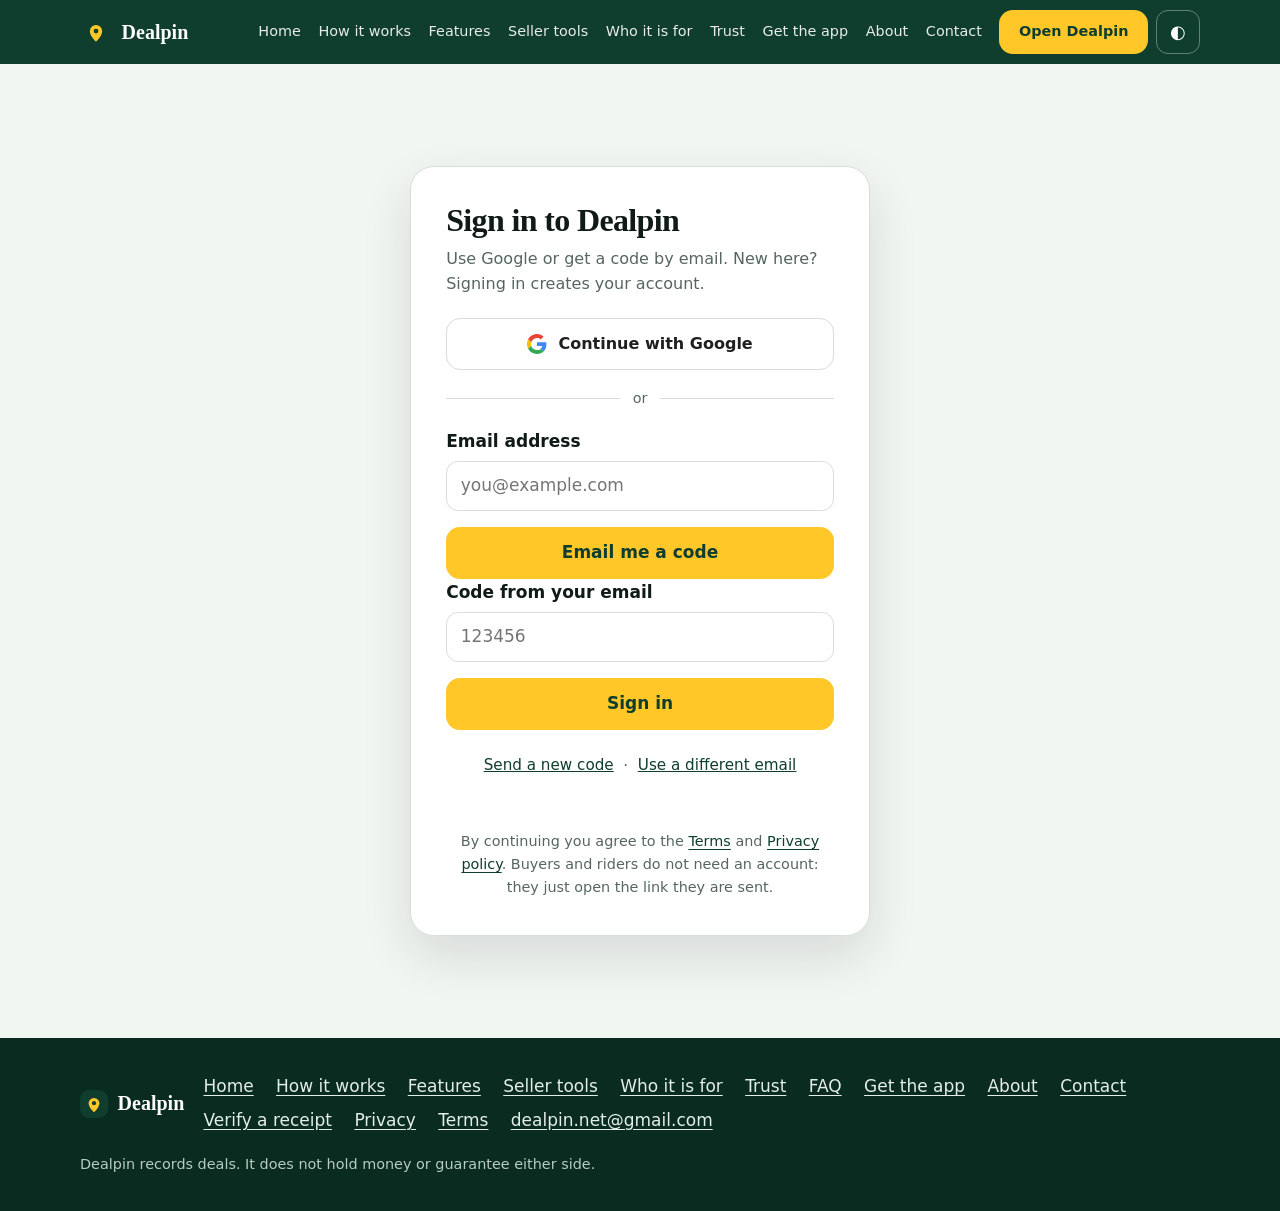
==== app/index.html @ 8ce3dc97 "Replace with updated code" ====
<!doctype html>
<html lang="en">
<head>
<meta charset="utf-8">
<meta name="viewport" content="width=device-width,initial-scale=1,viewport-fit=cover">
<meta http-equiv="Content-Security-Policy" content="default-src 'none'; script-src 'self'; style-src 'self'; img-src 'self' data: blob: https://*.supabase.co https://lh3.googleusercontent.com; media-src 'self' data: blob: https://*.supabase.co; connect-src 'self' https://*.supabase.co; manifest-src 'self'; worker-src 'self'; base-uri 'none'; form-action 'none'; object-src 'none'">
<meta name="referrer" content="no-referrer">
<title>Dealpin</title>
<meta name="description" content="Proof for every chat sale.">
<meta name="color-scheme" content="light dark">
<meta name="application-name" content="Dealpin">
<meta name="apple-mobile-web-app-capable" content="yes">
<meta name="mobile-web-app-capable" content="yes">
<meta name="apple-mobile-web-app-title" content="Dealpin">
<meta name="apple-mobile-web-app-status-bar-style" content="default">
<meta name="format-detection" content="telephone=no">
<meta property="og:type" content="website">
<meta property="og:title" content="Dealpin">
<meta property="og:description" content="Proof for every chat sale.">
<meta name="theme-color" content="#F7F8F7">
<link rel="manifest" href="manifest.webmanifest">
<link rel="icon" href="icons/icon.svg" type="image/svg+xml">
<link rel="apple-touch-icon" href="icons/icon-192.png">
<link rel="stylesheet" href="css/styles.css">
<link rel="stylesheet" href="css/app-shell.css">
</head>
<body>
<a class="skip-link" href="#app">Skip to main content</a>
<svg class="sprite" width="0" height="0" aria-hidden="true">
  <symbol id="i-home" viewBox="0 0 24 24"><path d="M3 11l9-8 9 8v9a1 1 0 0 1-1 1h-5v-6H9v6H4a1 1 0 0 1-1-1z"/></symbol>
  <symbol id="i-plus" viewBox="0 0 24 24"><path d="M12 5v14M5 12h14"/></symbol>
  <symbol id="i-user" viewBox="0 0 24 24"><circle cx="12" cy="8" r="4"/><path d="M4 21c0-4 4-6 8-6s8 2 8 6"/></symbol>
  <symbol id="i-pin" viewBox="0 0 24 24"><path d="M12 22s7-6.5 7-12a7 7 0 0 0-14 0c0 5.5 7 12 7 12z"/><circle cx="12" cy="10" r="2.5"/></symbol>
  <symbol id="i-mic" viewBox="0 0 24 24"><rect x="9" y="3" width="6" height="12" rx="3"/><path d="M5 11a7 7 0 0 0 14 0M12 18v3"/></symbol>
  <symbol id="i-cog" viewBox="0 0 24 24"><circle cx="12" cy="12" r="3"/><path d="M12 2v3M12 19v3M2 12h3M19 12h3M4.9 4.9l2.1 2.1M17 17l2.1 2.1M4.9 19.1L7 17M17 7l2.1-2.1"/></symbol>
  <symbol id="i-check" viewBox="0 0 24 24"><path d="M5 12.5l4.5 4.5L19 7"/></symbol>
  <symbol id="i-grid" viewBox="0 0 24 24"><rect x="3" y="3" width="7" height="7" rx="1.5"/><rect x="14" y="3" width="7" height="7" rx="1.5"/><rect x="3" y="14" width="7" height="7" rx="1.5"/><rect x="14" y="14" width="7" height="7" rx="1.5"/></symbol>
  <symbol id="i-truck" viewBox="0 0 24 24"><path d="M2 6h11v9H2zM13 9h4l4 4v2h-8z"/><circle cx="7" cy="17" r="2"/><circle cx="17" cy="17" r="2"/></symbol>
  <symbol id="i-book" viewBox="0 0 24 24"><path d="M5 4h11a3 3 0 0 1 3 3v13H8a3 3 0 0 1-3-3zM5 17a3 3 0 0 1 3-3h11"/></symbol>
  <symbol id="i-doc" viewBox="0 0 24 24"><path d="M6 3h8l4 4v14H6zM14 3v4h4M9 12h6M9 16h6"/></symbol>
  <symbol id="i-box" viewBox="0 0 24 24"><path d="M3 7l9-4 9 4v10l-9 4-9-4zM3 7l9 4 9-4M12 11v10"/></symbol>
  <symbol id="i-users" viewBox="0 0 24 24"><circle cx="9" cy="8" r="3.5"/><path d="M2 20c0-3.5 3-5.5 7-5.5s7 2 7 5.5M16 4.5a3.5 3.5 0 0 1 0 7M18 14.8c2.3.6 4 2.2 4 5.2"/></symbol>
  <symbol id="i-contrast" viewBox="0 0 24 24"><circle cx="12" cy="12" r="9"/><path d="M12 3v18" /><path d="M12 3a9 9 0 0 1 0 18z" fill="currentColor"/></symbol>
</svg>
<header class="app-header" id="app-header">
  <a class="app-brand" href="#/" aria-label="Dealpin home">
    <span class="app-mark"><svg class="ic" aria-hidden="true"><use href="#i-pin"/></svg></span>
    <span>Dealpin</span>
  </a>
  <div class="header-actions">
    <button class="icon-button" id="theme-toggle" type="button" aria-label="Change colour theme" title="Change colour theme"><svg class="ic" aria-hidden="true"><use href="#i-contrast"/></svg></button>
    <a class="profile-button" href="#/profile" aria-label="Open profile" title="Profile"><svg class="ic" aria-hidden="true"><use href="#i-user"/></svg></a>
  </div>
</header>
<nav class="bottom-nav" id="main-navigation" aria-label="Main navigation">
  <a href="#/" data-r="home"><svg class="ic"><use href="#i-home"/></svg><span>Home</span></a>
  <a href="#/explore" data-r="explore"><svg class="ic"><use href="#i-grid"/></svg><span>Explore</span></a>
  <button class="nav-create" id="create-menu" type="button" aria-label="Create"><span><svg class="ic"><use href="#i-plus"/></svg></span><small>Create</small></button>
  <a href="#/deals" data-r="deals"><svg class="ic"><use href="#i-box"/></svg><span>Deals</span></a>
  <a href="#/products" data-r="products"><svg class="ic"><use href="#i-doc"/></svg><span>Products</span></a>
</nav>
<div class="create-scrim" id="create-scrim" hidden>
  <section class="create-sheet" id="create-dialog" role="dialog" aria-modal="true" aria-labelledby="create-title">
    <div class="sheet-handle"></div>
    <div class="sheet-heading"><div><p class="eyebrow">QUICK ACTIONS</p><h2 id="create-title">What would you like to create?</h2></div><button class="icon-button" id="close-create" type="button" aria-label="Close"><svg class="ic"><use href="#i-plus"/></svg></button></div>
    <a class="create-option" href="#/new"><span class="create-option-icon"><svg class="ic"><use href="#i-users"/></svg></span><span><b>New deal</b><small>Start a documented transaction with a buyer.</small></span><span class="option-arrow">›</span></a>
    <a class="create-option" href="#/product/new"><span class="create-option-icon"><svg class="ic"><use href="#i-box"/></svg></span><span><b>New product</b><small>Prepare a product listing for your storefront.</small></span><span class="option-arrow">›</span></a>
  </section>
</div>
<main id="app" tabindex="-1"></main>
<div id="toast" role="status" aria-live="polite"></div>
<noscript><p class="ns">Dealpin needs JavaScript to run. Turn it on in your browser settings and reload.</p></noscript>
<script src="js/config.js"></script>
<script src="js/constants.js"></script>
<script src="js/monitor.js"></script>
<script src="js/store.js"></script>
<script src="js/qr.js"></script>
<script src="js/i18n.js"></script>
<script src="js/region.js"></script>
<script src="js/auth.js"></script>
<script src="js/supabase-store.js"></script>
<script src="js/supabase-mods.js"></script>
<script src="js/api.js"></script>
<script src="js/core.js"></script>
<script src="js/seller.js"></script>
<script src="js/public.js"></script>
<script src="js/mods-core.js"></script>
<script src="js/mods-ui.js"></script>
<script src="js/mods.js"></script>
<script src="js/router.js"></script>
<script src="js/app-shell.js"></script>
</body>
</html>
---- app/css/styles.css ----
/* Dealpin styles. Mobile first; tablet from 600px, desktop navigation from 800px, two-column deal page from 1000px.
   No inline styles are used anywhere (strict Content Security Policy). */
:root{--ink:#101A16;--mute:#56665E;--paper:#F2F6F3;--card:#fff;--line:#D6DFD9;--brand:#0F3D2E;--on:#fff;--pin:#FFC727;--ok:#1B7A4B;--okbg:#E2F3EA;--warn:#8A5F00;--warnbg:#FFF1CC;--bad:#B3261E;--badbg:#FCE4E2;--onbad:#fff;--info:#1B4F8A;--infobg:#E4EEF9;--ring:#1F9D6B;--shadow:0 1px 2px rgba(16,26,22,.06),0 4px 14px rgba(16,26,22,.05);--r:14px;--gut:max(1rem,env(safe-area-inset-left));--gutr:max(1rem,env(safe-area-inset-right));color-scheme:light dark}
@media(prefers-color-scheme:dark){:root:not([data-theme="light"]){--ink:#E7F0EB;--mute:#9BB0A5;--paper:#0A130F;--card:#12201A;--line:#25382F;--brand:#3FBF8A;--on:#04140D;--ok:#5ED79F;--okbg:#10301F;--warn:#F2C14E;--warnbg:#33290C;--bad:#FF8F86;--badbg:#3A1512;--onbad:#2A0805;--info:#8EB8F0;--infobg:#14253B;--shadow:0 1px 2px rgba(0,0,0,.4)}}
:root[data-theme="light"]{color-scheme:light}
:root[data-theme="dark"]{color-scheme:dark;--ink:#E7F0EB;--mute:#9BB0A5;--paper:#0A130F;--card:#12201A;--line:#25382F;--brand:#3FBF8A;--on:#04140D;--ok:#5ED79F;--okbg:#10301F;--warn:#F2C14E;--warnbg:#33290C;--bad:#FF8F86;--badbg:#3A1512;--onbad:#2A0805;--info:#8EB8F0;--infobg:#14253B;--shadow:0 1px 2px rgba(0,0,0,.4)}
*{box-sizing:border-box;margin:0}
html{-webkit-text-size-adjust:100%;text-size-adjust:100%;-webkit-tap-highlight-color:transparent}
body{font:16px/1.5 system-ui,-apple-system,"Segoe UI",Roboto,"Noto Sans",sans-serif;background:var(--paper);color:var(--ink);min-height:100vh;min-height:100dvh;padding-bottom:calc(76px + env(safe-area-inset-bottom));overflow-wrap:break-word;touch-action:manipulation}
body.bare{padding-bottom:2rem}
a{color:var(--brand);text-underline-offset:2px}
:focus-visible{outline:3px solid var(--ring);outline-offset:2px}
#app:focus{outline:none}
main{max-width:640px;margin:0 auto;padding:1.25rem var(--gutr) 1.25rem var(--gut);outline:0}
h1{font-size:clamp(1.5rem,1.2rem + 1.4vw,2rem);line-height:1.2;letter-spacing:-.02em;margin-bottom:.25rem}
h2{font-size:1.05rem;line-height:1.3;margin-bottom:.5rem}
code{font-family:ui-monospace,Menlo,Consolas,monospace;background:var(--line);padding:.05rem .35rem;border-radius:6px;font-size:.9em}
.sub{color:var(--mute);margin-bottom:1rem}
.eyebrow{font-size:.72rem;font-weight:800;letter-spacing:.12em;text-transform:uppercase;color:var(--mute);margin-bottom:.35rem}
.ic{width:22px;height:22px;fill:none;stroke:currentColor;stroke-width:2;stroke-linecap:round;stroke-linejoin:round;flex:none}
.sprite{position:absolute}
.sr-only{position:absolute!important;width:1px;height:1px;padding:0;margin:-1px;overflow:hidden;clip:rect(0,0,0,0);white-space:nowrap;border:0}
.skip-link{position:fixed;z-index:100;left:1rem;top:1rem;padding:.75rem 1rem;background:var(--ink);color:var(--paper);border-radius:10px;transform:translateY(-160%)}
.skip-link:focus{transform:translateY(0)}
.ns{padding:1rem}

/* ---- header, navigation */
.top{position:sticky;top:0;z-index:5;display:flex;align-items:center;justify-content:space-between;gap:.75rem;padding:.6rem var(--gutr) .6rem var(--gut);padding-top:calc(.6rem + env(safe-area-inset-top));background:var(--card);border-bottom:1px solid var(--line)}
.brand{display:flex;align-items:center;gap:.6rem;font-weight:800;font-size:1.15rem;color:var(--ink);text-decoration:none;min-height:44px}
.logo{width:30px;height:30px;border-radius:9px;background:#0F3D2E;color:var(--pin);display:grid;place-items:center}
.theme-toggle{display:grid;place-items:center;min-width:44px;min-height:44px;border:1px solid var(--line);border-radius:12px;background:var(--card);color:var(--ink);cursor:pointer}
.nav{position:fixed;left:0;right:0;bottom:0;z-index:5;display:flex;background:var(--card);border-top:1px solid var(--line);padding:0 env(safe-area-inset-right) env(safe-area-inset-bottom) env(safe-area-inset-left)}
.nav a{flex:1;display:flex;flex-direction:column;align-items:center;justify-content:center;gap:.1rem;min-height:56px;padding:.45rem .25rem;font-size:.75rem;font-weight:600;color:var(--mute);text-decoration:none}
.nav a.on{color:var(--brand)}
body.bare .nav{display:none}
.banner{padding:.55rem var(--gutr) .55rem var(--gut);background:var(--warnbg);color:var(--warn);font-size:.875rem;text-align:center;border-bottom:1px solid var(--line)}

/* ---- buttons, forms */
.btn{display:inline-flex;align-items:center;justify-content:center;gap:.5rem;min-height:48px;padding:.4rem 1.25rem;border-radius:12px;border:1.5px solid var(--brand);background:var(--brand);color:var(--on);font:inherit;font-weight:600;text-decoration:none;cursor:pointer;text-align:center;transition:filter .15s,transform .05s}
.btn:active{transform:translateY(1px)}
.btn.ghost{background:transparent;color:var(--brand)}
.btn.bad{background:transparent;color:var(--bad);border-color:var(--bad)}
.btn.danger{background:var(--bad);border-color:var(--bad);color:var(--onbad)}
.btn.block{width:100%}
.btn[disabled]{opacity:.55;cursor:not-allowed;transform:none}
@media(hover:hover){.btn:not([disabled]):hover{filter:brightness(1.08)}.btn.ghost:not([disabled]):hover,.btn.bad:not([disabled]):hover{background:var(--okbg);filter:none}.btn.bad:not([disabled]):hover{background:var(--badbg)}.row:hover{border-color:var(--brand)}.tab:hover{border-color:var(--brand)}}
.actions{display:grid;gap:.6rem;margin-top:1rem}
label,.label{display:block;font-weight:600;margin-bottom:.35rem}
input,textarea,select{width:100%;min-height:48px;padding:.7rem .85rem;font:inherit;color:var(--ink);background:var(--card);border:1.5px solid var(--line);border-radius:12px;transition:border-color .15s,box-shadow .15s}
input:focus,textarea:focus,select:focus{border-color:var(--brand);outline:none;box-shadow:0 0 0 3px color-mix(in srgb,var(--ring) 35%,transparent)}
input[aria-invalid=true],textarea[aria-invalid=true]{border-color:var(--bad)}
input[readonly]{background:var(--paper)}
textarea{resize:vertical}
input[type=file]{padding:.55rem .75rem;min-height:48px}
.field{margin-bottom:1.1rem}
.row-2{display:grid;grid-template-columns:minmax(0,1fr) minmax(0,1fr);gap:.75rem}
.help{color:var(--mute);font-size:.875rem;margin-top:.35rem}
.err{color:var(--bad);font-size:.875rem;font-weight:600;margin-top:.35rem}

/* ---- cards, lists */
.card{background:var(--card);border:1px solid var(--line);border-radius:var(--r);padding:1rem 1.1rem;margin:1rem 0;box-shadow:var(--shadow)}
.card.warn{border-color:var(--warn)}
.card p+p{margin-top:.4rem}
.card>input[readonly]{margin-top:.25rem}
.narrow{max-width:600px}
.grid-2{display:grid;gap:0 1rem}
.stats{display:grid;grid-template-columns:repeat(3,minmax(0,1fr));gap:.75rem;margin:1.25rem 0}
.stats.two{grid-template-columns:repeat(2,minmax(0,1fr))}
.stats div{background:var(--card);border:1px solid var(--line);border-radius:var(--r);padding:.9rem;font-size:.85rem;color:var(--mute);min-width:0;overflow-wrap:anywhere}
.stats b{display:block;font-size:1.6rem;line-height:1.1;color:var(--ink)}
.dashboard-head{display:flex;align-items:flex-end;justify-content:space-between;gap:1rem;margin-bottom:.75rem}
.dashboard-head .btn{flex:none}
.dashboard-stats{grid-template-columns:repeat(2,minmax(0,1fr));margin:.75rem 0 .75rem}
.value-line{display:flex;flex-wrap:wrap;gap:.25rem .75rem;align-items:baseline;margin-bottom:1.25rem;color:var(--mute);font-size:.9rem}
.value-line b{color:var(--ink)}
.deals-panel{margin-top:1rem}
.panel-title{display:flex;align-items:center;justify-content:space-between;gap:1rem}
.toolbar{display:grid;grid-template-columns:minmax(0,1fr) minmax(145px,.55fr);gap:.6rem;margin:.85rem 0}
.toolbar input,.toolbar select{min-width:0}
.list{list-style:none;padding:0;display:grid;gap:.6rem;margin-top:.75rem}
.row{display:flex;justify-content:space-between;align-items:center;gap:1rem;padding:.9rem 1rem;background:var(--card);border:1px solid var(--line);border-radius:var(--r);color:var(--ink);text-decoration:none}
.row small{display:block;color:var(--mute)}
.deal-row{min-height:76px}
.deal-main{min-width:0;flex:1}
.deal-main b,.deal-main small{overflow-wrap:anywhere}
.deal-row .chip{flex:none}
.row-arrow{font-size:1.5rem;color:var(--mute);line-height:1}
.chip{display:inline-block;padding:.15rem .65rem;border-radius:99px;font-size:.8rem;font-weight:600;white-space:nowrap;background:var(--warnbg);color:var(--warn)}
.chip.agreed,.chip.shipped{background:var(--line);color:var(--ink)}
.chip.received{background:var(--okbg);color:var(--ok)}
.chip.disputed{background:var(--badbg);color:var(--bad)}
.chip.cancelled{background:var(--line);color:var(--mute)}
.chip.resolved{background:var(--infobg);color:var(--info)}
.tl{list-style:none;padding:0;margin:.5rem 0 0 .4rem;border-left:2px solid var(--line)}
.tl li{position:relative;padding:0 0 .9rem 1.1rem}
.tl li::before{content:"";position:absolute;left:-7px;top:.4rem;width:12px;height:12px;border-radius:50%;background:var(--brand)}
.tl small{display:block;color:var(--mute)}
.back{display:inline-flex;align-items:center;min-height:44px;margin-bottom:.25rem;font-weight:600}
.card p>a,.empty p>a,.card>a:not(.btn){display:inline-flex;align-items:center;min-height:44px}
.empty{text-align:center;padding:2.5rem 1rem;color:var(--mute)}
.empty .btn{margin-top:1rem}
.loading{padding:3rem 1rem;text-align:center;color:var(--mute)}
.loading::before{content:"";display:block;width:28px;height:28px;margin:0 auto .75rem;border:3px solid var(--line);border-top-color:var(--brand);border-radius:50%;animation:spin .8s linear infinite}
@keyframes spin{to{transform:rotate(360deg)}}
audio{width:100%;margin-top:.6rem}
.stars{font-size:1.3rem;letter-spacing:.1em;color:var(--warn)}

/* ---- receipt, stamp, qr */
.ticket{background:var(--card);border:1px solid var(--line);border-radius:var(--r);padding:1.25rem;box-shadow:var(--shadow)}
.ticket .hd{display:flex;justify-content:space-between;gap:1rem;color:var(--mute);border-bottom:2px dashed var(--line);padding-bottom:.75rem;margin-bottom:1rem}
dl{display:grid;grid-template-columns:auto 1fr;gap:.35rem 1rem;margin:1rem 0}
dt{color:var(--mute)}dd{margin:0;font-weight:600}
.stamp{display:grid;place-items:center;align-content:center;width:116px;height:116px;border:3px double var(--ok);border-radius:50%;color:var(--ok);font-weight:800;text-align:center;transform:rotate(-8deg);margin:.75rem 0;animation:stamp .4s ease-out}
.stamp .ic{width:34px;height:34px;stroke-width:3}
@keyframes stamp{from{transform:rotate(-8deg) scale(1.7);opacity:0}}
.code{font-family:ui-monospace,Menlo,Consolas,monospace;font-weight:700;letter-spacing:.06em}
.qr svg{display:block;width:220px;max-width:100%;height:auto;margin:.5rem auto;border-radius:8px}

/* ---- photos, tabs, welcome */
.gal{display:grid;grid-template-columns:repeat(auto-fit,minmax(130px,1fr));gap:.5rem;margin:.75rem 0}
.gal img{width:100%;aspect-ratio:1;object-fit:cover;border-radius:12px;border:1px solid var(--line);background:var(--line)}
.thumb{position:relative;padding:0;border:0;background:none;cursor:pointer;border-radius:12px;min-height:44px}
.thumb span{position:absolute;top:.35rem;right:.35rem;width:28px;height:28px;border-radius:50%;background:var(--ink);color:var(--paper);display:grid;place-items:center;font-size:.8rem}
.tabs{display:flex;gap:.4rem;overflow-x:auto;margin:.75rem 0;padding-bottom:.2rem;scrollbar-width:thin}
.tab{flex:none;min-height:44px;padding:0 1rem;border-radius:99px;border:1.5px solid var(--line);background:var(--card);color:var(--ink);font:inherit;font-weight:600;cursor:pointer}
.tab[aria-pressed=true]{background:var(--brand);border-color:var(--brand);color:var(--on)}
.hero{padding:1rem 0 .5rem}
.hero .logo{width:56px;height:56px;border-radius:16px;margin-bottom:1rem}
.hero .ic{width:30px;height:30px}
.how{list-style:none;padding:0;counter-reset:s;display:grid;gap:.6rem;margin:1rem 0}
.how li{counter-increment:s;display:flex;gap:.8rem;padding:.9rem 1rem;background:var(--card);border:1px solid var(--line);border-radius:var(--r)}
.how li::before{content:counter(s);flex:none;width:28px;height:28px;border-radius:50%;background:var(--brand);color:var(--on);display:grid;place-items:center;font-weight:700}

/* ---- toast, update banner, dialog */
#toast{position:fixed;left:50%;bottom:calc(90px + env(safe-area-inset-bottom));transform:translate(-50%,12px);max-width:min(92vw,420px);padding:.7rem 1rem;border-radius:12px;background:var(--ink);color:var(--paper);font-weight:600;opacity:0;pointer-events:none;transition:.2s;z-index:30;text-align:center}
#toast.show{opacity:1;transform:translate(-50%,0)}
body.bare #toast{bottom:1.5rem}
#upd{position:fixed;left:.75rem;right:.75rem;top:calc(.75rem + env(safe-area-inset-top));z-index:40;display:flex;align-items:center;justify-content:space-between;gap:.75rem;max-width:640px;margin:0 auto;padding:.5rem .6rem .5rem 1rem;border-radius:12px;background:var(--ink);color:var(--paper);font-weight:600;box-shadow:var(--shadow)}
#upd .btn{min-height:44px;background:var(--pin);border-color:var(--pin);color:#101A16}
dialog.modal{border:0;border-radius:18px;padding:1.25rem;width:min(92vw,440px);background:var(--card);color:var(--ink);box-shadow:0 20px 60px rgba(0,0,0,.35);margin:auto}
dialog.modal::backdrop{background:rgba(5,12,9,.6)}
dialog.modal h2{font-size:1.2rem}
dialog.modal p{color:var(--mute);margin-bottom:.9rem}
dialog.modal .field{margin:1rem 0 0}

/* ---- tablet */
@media(min-width:600px){
  main{max-width:720px}
  .stats{gap:1rem}
  .actions{grid-template-columns:repeat(auto-fit,minmax(200px,1fr))}
  dialog.modal .actions{grid-template-columns:1fr 1fr}
  .grid-2{grid-template-columns:repeat(2,minmax(0,1fr));align-items:start}
}
/* ---- desktop navigation and wide layouts */
@media(min-width:800px){
  body{padding-bottom:2rem}
  main{max-width:1120px;padding-top:2rem}
  body.bare main{max-width:720px}
  .top{padding-left:max(1.5rem,var(--gut));padding-right:max(1.5rem,var(--gutr))}
  .nav{position:static;order:2;margin-left:auto;border:0;padding:0;background:none;gap:.25rem}
  .nav a{flex:none;flex-direction:row;gap:.4rem;min-height:44px;padding:.5rem .9rem;border-radius:99px;font-size:.95rem}
  .nav a.on{background:var(--okbg);color:var(--ok)}
  .theme-toggle{order:3}
  .dashboard-stats{grid-template-columns:repeat(4,minmax(0,1fr))}
  .dashboard-head{padding:.5rem 0}
  .deals-panel{padding:1.4rem}
  .toolbar{grid-template-columns:minmax(260px,1fr) 220px;max-width:720px}
  .list{grid-template-columns:repeat(2,minmax(0,1fr));align-items:start}
  .list li{min-width:0}
  #toast{bottom:2rem}
  .grid-2{grid-template-columns:repeat(2,minmax(0,1fr))}
}
@media(min-width:1000px){
  .split{display:grid;grid-template-columns:minmax(0,1.5fr) minmax(0,1fr);gap:0 1.5rem;align-items:start}
  .split .col>.card:first-child,.split .col>.gal:first-child{margin-top:0}
  .split aside{position:sticky;top:5rem}
  .split+.actions{grid-template-columns:repeat(auto-fit,minmax(160px,max-content))}
}
@media(max-width:420px){
  .dashboard-head{align-items:flex-start;flex-direction:column}
  .dashboard-head .btn{width:100%}
  .toolbar{grid-template-columns:1fr}
  .deal-row{align-items:flex-start;flex-wrap:wrap}
  .deal-row .chip{white-space:normal}
  .stats b{font-size:1.3rem}
  .row-2{grid-template-columns:1fr}
}
@media(max-height:480px) and (orientation:landscape){.nav a{min-height:44px;flex-direction:row;justify-content:center;gap:.4rem}body{padding-bottom:calc(52px + env(safe-area-inset-bottom))}}
@media(prefers-reduced-motion:reduce){*{animation:none!important;transition:none!important}}
@media(forced-colors:active){.btn,.tab,.theme-toggle,.row,.card{border:1px solid ButtonText}.chip{border:1px solid currentColor}.tl li::before{background:CanvasText}}
@media print{.top,.nav,#toast,#upd,.actions,.back,.skip-link{display:none!important}body{background:#fff;color:#000;padding:0}main{max-width:none;padding:0}.card,.ticket{box-shadow:none}.qr svg{width:320px}}

/* ---- Tools */
.hub{display:grid;grid-template-columns:repeat(2,minmax(0,1fr));gap:.75rem;margin:1rem 0}
.tile{display:flex;flex-direction:column;gap:.15rem;padding:1rem;min-height:104px;background:var(--card);border:1px solid var(--line);border-radius:var(--r);color:var(--ink);text-decoration:none;box-shadow:var(--shadow);transition:border-color .15s}
.tile .ic{width:26px;height:26px;color:var(--brand);margin-bottom:.35rem}
.tile small{color:var(--mute)}
@media(hover:hover){.tile:hover{border-color:var(--brand)}}
.kpis{display:grid;grid-template-columns:repeat(auto-fit,minmax(120px,1fr));gap:.75rem}
.kpis small{display:block;color:var(--mute);font-size:.8rem}
.kpis b{font-size:1.05rem;overflow-wrap:anywhere}
.tbl{width:100%;border-collapse:collapse;font-size:.92rem}
.tbl th,.tbl td{text-align:start;padding:.5rem .4rem;border-bottom:1px solid var(--line)}
.tbl th{color:var(--mute);font-weight:600}
.scroll{overflow-x:auto}
.doc{background:var(--card);border:1px solid var(--line);border-radius:var(--r);padding:1.1rem;margin:1rem 0;box-shadow:var(--shadow)}
.dochead{display:flex;justify-content:space-between;gap:1rem;flex-wrap:wrap}
.right{text-align:end}
.right small{display:block;color:var(--mute)}
.tot{margin-top:1rem;margin-inline-start:auto;max-width:280px}
.tot p{display:flex;justify-content:space-between;gap:1rem}
.tot .grand{font-size:1.1rem;font-weight:700;border-top:1px solid var(--line);padding-top:.35rem;margin-top:.35rem}
.line{padding:.75rem 0;border-top:1px solid var(--line)}
.line .field{margin-bottom:.6rem}
.mrow{display:grid;grid-template-columns:minmax(0,1fr) 110px;gap:.5rem .75rem;align-items:start;padding:.75rem 0;border-bottom:1px solid var(--line)}
.mrow small{display:block;color:var(--mute)}
.mrow .field{margin:0}
.mbtns{grid-column:1/-1;display:flex;gap:.5rem;flex-wrap:wrap}
.mbtns .btn{min-height:44px;padding:.2rem .9rem}
.proof{max-width:100%;border-radius:12px;margin-top:.5rem}
.sum{font-size:1.05rem}
@media(min-width:800px){.hub{grid-template-columns:repeat(3,minmax(0,1fr))}.mrow{grid-template-columns:minmax(0,1fr) 140px auto}.mbtns{grid-column:auto}}
@media print{.noprint{display:none!important}.doc{border:0;padding:0;box-shadow:none}}
.or{display:flex;align-items:center;gap:.75rem;margin:16px 0;color:var(--mute);font-size:.875rem}
.or::before,.or::after{content:"";flex:1;height:1px;background:var(--line)}
.doc{margin:0 auto;padding:1.25rem 1rem 3rem}

/* Home, Deals and brand profile */
.home-hero{background:var(--brand);color:var(--on);border-radius:22px;padding:1.4rem;margin:.5rem 0 0}.home-hero h1{font-size:2.2rem}.home-hero .sub,.home-hero .eyebrow{color:inherit;opacity:.85}.home-hero .value-line{margin-top:.8rem}
.sec-h{margin:1.4rem 0 .6rem;font-size:1.1rem}
.qa{display:grid;grid-template-columns:repeat(2,minmax(0,1fr));gap:.7rem;margin-bottom:1rem}
.qa a{display:flex;flex-direction:column;align-items:center;gap:.4rem;padding:1.1rem .5rem;background:var(--card);border:1px solid var(--line);border-radius:18px;color:var(--ink);text-decoration:none;font-weight:600;text-align:center}
.qa .ic{width:26px;height:26px;color:var(--brand)}
.brand-card{background:var(--card);border:1px solid var(--line);border-radius:24px;overflow:hidden;margin-bottom:1rem}
.brand-cover{height:110px;background:var(--brand) radial-gradient(circle at 1px 1px,rgba(255,255,255,.14) 1.5px,transparent 0) 0 0/22px 22px}
.brand-main{padding:0 1.2rem 1.4rem;text-align:center;display:grid;justify-items:center;gap:.35rem}
.brand-avatar{width:92px;height:92px;border-radius:50%;margin-top:-46px;background:var(--pin);color:#0F3D2E;border:5px solid var(--card);display:grid;place-items:center;font:800 2rem/1 Georgia,serif}
.brand-main h1{font-size:1.7rem}.brand-handle{color:var(--mute)}
.brand-badges{display:flex;flex-wrap:wrap;gap:.4rem;justify-content:center;margin:.3rem 0}
.bb{padding:.25rem .75rem;border-radius:99px;background:var(--paper);border:1px solid var(--line);font-size:.85rem;font-weight:600}.bb.ok{background:var(--okbg);color:var(--ok);border-color:transparent}
.actions.center{justify-content:center}
.kv{display:grid;gap:.2rem;margin-top:.5rem}.kv div{display:flex;justify-content:space-between;gap:1rem;padding:.7rem 0;border-bottom:1px solid var(--line)}.kv div:last-child{border:0}.kv dt{color:var(--mute)}.kv dd{font-weight:600;text-align:right;overflow-wrap:anywhere}
@media(min-width:700px){.qa{grid-template-columns:repeat(4,1fr)}}

/* Skeleton loaders */
.skel{display:grid;gap:.9rem;padding-top:.6rem}.sk{border-radius:14px;background:linear-gradient(90deg,var(--line) 0%,color-mix(in srgb,var(--line) 35%,var(--card)) 50%,var(--line) 100%);background-size:200% 100%;animation:skm 1.2s linear infinite}
.sk-t{height:2rem;width:55%}.sk-s{height:1rem;width:80%}.sk-r3{display:grid;grid-template-columns:repeat(3,1fr);gap:.7rem}.sk-b{height:4.2rem}.sk-c{height:5rem}
@keyframes skm{from{background-position:200% 0}to{background-position:-200% 0}}
@media(prefers-reduced-motion:reduce){.sk{animation:none}}

img.brand-avatar{object-fit:cover}.avatar-edit{display:flex;gap:1rem;align-items:center;margin-bottom:1rem}.avatar-edit .brand-avatar{margin:0;width:72px;height:72px;border-color:var(--paper);font-size:1.5rem}
---- app/css/app-shell.css ----
/* Dealpin Phase One application shell. Semantic shell tokens intentionally sit above legacy feature styles. */
:root{
  --shell-surface:#F7F8F7;--shell-elevated:#FFFFFF;--shell-border:#E7EAE7;
  --shell-text:#17211B;--shell-muted:#68736C;--shell-accent:#167A4A;
  --shell-accent-soft:#E8F3EC;--shell-shadow:0 -8px 32px rgba(15,35,23,.07);
  --shell-header-h:64px;--shell-nav-h:68px;
  color-scheme:light;
}
:root[data-theme="dark"]{
  --shell-surface:#000000;--shell-elevated:#0B0B0B;--shell-border:#242424;
  --shell-text:#F5F5F5;--shell-muted:#A1A1A1;--shell-accent:#65D69A;
  --shell-accent-soft:#10251A;--shell-shadow:0 -8px 32px rgba(0,0,0,.55);
  color-scheme:dark;
}
@media(prefers-color-scheme:dark){
  :root:not([data-theme="light"]){
    --shell-surface:#000;--shell-elevated:#0B0B0B;--shell-border:#242424;
    --shell-text:#F5F5F5;--shell-muted:#A1A1A1;--shell-accent:#65D69A;
    --shell-accent-soft:#10251A;--shell-shadow:0 -8px 32px rgba(0,0,0,.55);
    color-scheme:dark;
  }
}
html{background:var(--shell-surface)}
body.no-scroll{overflow:hidden}
body{
  min-height:100vh;min-height:100dvh;background:var(--shell-surface);color:var(--shell-text);
  padding:0 0 calc(var(--shell-nav-h) + env(safe-area-inset-bottom));
}
body.bare{padding:0 0 max(1.25rem,env(safe-area-inset-bottom))}
.app-header{
  position:sticky;top:0;z-index:30;min-height:var(--shell-header-h);
  display:flex;align-items:center;justify-content:space-between;gap:1rem;
  padding:calc(env(safe-area-inset-top) + .45rem) max(1rem,env(safe-area-inset-right)) .45rem max(1rem,env(safe-area-inset-left));
  background:var(--shell-surface);border:0;border-bottom:1px solid var(--shell-border);
  color:var(--shell-text);-webkit-backdrop-filter:saturate(1.3) blur(18px);backdrop-filter:saturate(1.3) blur(18px);
}
.app-brand{display:inline-flex;align-items:center;gap:.65rem;min-height:44px;color:var(--shell-text);font-size:1.18rem;font-weight:780;letter-spacing:-.035em;text-decoration:none}
.app-mark{display:grid;place-items:center;width:34px;height:34px;border-radius:11px;background:var(--shell-accent);color:#fff}
.app-mark .ic{width:19px;height:19px}
.header-actions{display:flex;align-items:center;gap:.45rem}
.icon-button,.profile-button{
  display:grid;place-items:center;width:44px;height:44px;border:1px solid transparent;border-radius:50%;
  background:transparent;color:var(--shell-muted);text-decoration:none;cursor:pointer;
}
.icon-button:active,.profile-button:active{background:var(--shell-accent-soft);color:var(--shell-accent)}
.profile-button{background:var(--shell-elevated);border-color:var(--shell-border);color:var(--shell-text)}
.bottom-nav{
  position:fixed;z-index:40;left:0;right:0;bottom:0;
  display:grid;grid-template-columns:repeat(5,minmax(0,1fr));align-items:center;
  min-height:var(--shell-nav-h);padding:5px max(.45rem,env(safe-area-inset-right)) calc(5px + env(safe-area-inset-bottom)) max(.45rem,env(safe-area-inset-left));
  background:var(--shell-surface);border:0;border-top:1px solid var(--shell-border);
  -webkit-backdrop-filter:saturate(1.3) blur(18px);backdrop-filter:saturate(1.3) blur(18px);
}
.bottom-nav>a,.nav-create{
  min-width:0;min-height:52px;display:flex;flex-direction:column;align-items:center;justify-content:center;gap:3px;
  border:0;border-radius:14px;background:transparent;color:var(--shell-muted);text-decoration:none;
  font:inherit;font-size:.68rem;font-weight:620;letter-spacing:.005em;cursor:pointer;
}
.bottom-nav>a .ic{width:21px;height:21px;stroke-width:1.85}
.bottom-nav>a[aria-current="page"]{color:var(--shell-accent)}
.bottom-nav>a[aria-current="page"] .ic{stroke-width:2.25}
.nav-create{color:var(--shell-text)}
.nav-create>span{display:grid;place-items:center;width:34px;height:30px;border-radius:11px;background:var(--shell-accent);color:#fff}
.nav-create>span .ic{width:20px;height:20px}
.nav-create small{font:inherit;font-size:.68rem}
body.bare .app-header,body.bare .bottom-nav{display:none}
body.bare{background:var(--paper)}
body:not(.bare) #app{width:100%;max-width:1180px;margin:0 auto;min-height:calc(100dvh - var(--shell-header-h) - var(--shell-nav-h));padding:clamp(1rem,2.6vw,2rem) max(1rem,env(safe-area-inset-left)) 2rem max(1rem,env(safe-area-inset-right))}
#app{scroll-margin-top:calc(var(--shell-header-h) + env(safe-area-inset-top))}
.banner{background:var(--shell-elevated);color:var(--shell-muted);border-block:1px solid var(--shell-border)}
.create-scrim{position:fixed;z-index:80;inset:0;display:flex;align-items:flex-end;justify-content:center;background:rgba(0,0,0,.38);padding:1rem 1rem calc(1rem + env(safe-area-inset-bottom))}
.create-scrim[hidden]{display:none}
.create-sheet{width:min(100%,520px);padding:10px 18px 18px;border:1px solid var(--shell-border);border-radius:24px;background:var(--shell-elevated);color:var(--shell-text);box-shadow:0 20px 70px rgba(0,0,0,.22);animation:sheet-in .2s ease-out}
.sheet-handle{width:38px;height:4px;border-radius:9px;background:var(--shell-border);margin:0 auto 17px}
.sheet-heading{display:flex;align-items:center;justify-content:space-between;gap:1rem;margin-bottom:12px}
.sheet-heading h2{font-size:1.15rem;letter-spacing:-.025em;margin:0}
.sheet-heading .eyebrow{margin-bottom:3px}
.sheet-heading .icon-button{transform:rotate(45deg)}
.create-option{display:flex;align-items:center;gap:13px;padding:13px 4px;min-height:76px;border-top:1px solid var(--shell-border);color:var(--shell-text);text-decoration:none}
.create-option-icon{display:grid;place-items:center;width:46px;height:46px;flex:none;border-radius:14px;background:var(--shell-accent-soft);color:var(--shell-accent)}
.create-option>span:nth-child(2){display:grid;gap:3px;flex:1}
.create-option small{font-size:.82rem;color:var(--shell-muted)}
.option-arrow{font-size:1.6rem;color:var(--shell-muted)}
@keyframes sheet-in{from{transform:translateY(14px);opacity:.7}to{transform:translateY(0);opacity:1}}
@media(min-width:760px){
  :root{--shell-header-h:72px}
  body{padding-bottom:0}
  .bottom-nav{position:sticky;top:var(--shell-header-h);bottom:auto;left:auto;right:auto;z-index:20;display:flex;justify-content:center;gap:.35rem;min-height:58px;padding:5px 1rem;background:var(--shell-surface);border-top:0;border-bottom:1px solid var(--shell-border)}
  .bottom-nav>a,.nav-create{flex-direction:row;gap:.55rem;min-width:112px;min-height:44px;padding:0 1rem;border-radius:12px;font-size:.83rem}
  .bottom-nav>a[aria-current="page"]{background:var(--shell-accent-soft)}
  .nav-create>span{width:25px;height:25px;border-radius:8px}
  .nav-create>span .ic{width:17px;height:17px}
  .nav-create small{font-size:.83rem}
  body:not(.bare) #app{min-height:calc(100dvh - 130px);padding-top:1.75rem}
  .create-scrim{align-items:center}
}
@media(min-width:1100px){
  .app-header{padding-inline:max(calc((100vw - 1180px)/2),2rem)}
  .bottom-nav{justify-content:flex-start;padding-left:max(calc((100vw - 1180px)/2),2rem);padding-right:max(calc((100vw - 1180px)/2),2rem)}
}
@media(max-width:360px){
  .bottom-nav>a,.nav-create{font-size:.62rem}
  .bottom-nav>a .ic{width:19px;height:19px}
}
@media(prefers-reduced-motion:reduce){.create-sheet{animation:none}}
@media print{.app-header,.bottom-nav,.create-scrim{display:none!important}body{padding:0!important}}

.shell-page{max-width:900px;margin:0 auto}
.shell-page>.sub{margin-bottom:1.5rem}
.shell-feature-card{max-width:620px;padding:clamp(1.25rem,3vw,2rem);border:1px solid var(--shell-border);border-radius:22px;background:var(--shell-elevated);color:var(--shell-text)}
.shell-feature-card h2{font-size:1.2rem;margin:.9rem 0 .45rem}
.shell-feature-card p{color:var(--shell-muted);max-width:54ch}
.shell-feature-icon{display:grid;place-items:center;width:52px;height:52px;border-radius:16px;background:var(--shell-accent-soft);color:var(--shell-accent)}
.shell-feature-icon .ic{width:26px;height:26px}

/* Phase Two — product catalogue and public product pages */
.product-workspace,.product-editor,.public-product{max-width:1120px;margin:0 auto}
.product-counts{display:grid;grid-template-columns:repeat(4,minmax(0,1fr));gap:10px;margin:1.25rem 0}
.product-count{display:flex;flex-direction:column;align-items:flex-start;gap:3px;padding:13px 15px;border:1px solid var(--shell-border);border-radius:15px;background:var(--shell-elevated);color:var(--shell-text);text-align:left;cursor:pointer}
.product-count b{font-size:1.35rem}.product-count span{font-size:.8rem;color:var(--shell-muted)}.product-count[aria-pressed="true"]{border-color:var(--shell-accent);background:var(--shell-accent-soft)}
.product-toolbar{display:flex;gap:12px;align-items:center;margin:1.25rem 0}.product-toolbar input{flex:1;min-width:0}
.product-grid{display:grid;grid-template-columns:repeat(3,minmax(0,1fr));gap:16px}
.product-card{overflow:hidden;border:1px solid var(--shell-border);border-radius:18px;background:var(--shell-elevated);color:var(--shell-text)}
.product-card-media{display:grid;place-items:center;aspect-ratio:4/3;background:var(--shell-surface);color:var(--shell-muted);text-decoration:none;overflow:hidden}.product-card-media img{width:100%;height:100%;object-fit:cover}.product-card-media .ic{width:38px;height:38px}
.product-card-body{padding:15px}.product-card-meta{display:flex;justify-content:space-between;gap:8px;align-items:center;font-size:.75rem;color:var(--shell-muted)}.product-card h2{font-size:1rem;margin:.7rem 0 .4rem}.product-card h2 a{color:inherit;text-decoration:none}.product-price{font-size:1.02rem}.product-card-actions{display:flex;gap:8px;flex-wrap:wrap;margin-top:14px}.product-card-actions .btn{font-size:.8rem;padding:.55rem .8rem}
.product-status{display:inline-flex;align-items:center;border-radius:99px;padding:4px 9px;font-size:.72rem;font-weight:650;background:var(--shell-surface);color:var(--shell-muted)}.product-status.published{background:var(--shell-accent-soft);color:var(--shell-accent)}.product-status.paused{background:#f3ead7;color:#805b1d}
.product-empty{max-width:600px;margin:2rem auto;padding:2rem;border:1px dashed var(--shell-border);border-radius:22px;text-align:center;background:var(--shell-elevated)}.product-empty h2{margin:.8rem 0 .4rem}.product-empty p{color:var(--shell-muted);margin:0 auto 1.2rem;max-width:48ch}
.product-form{max-width:820px}.product-form-row{display:grid;grid-template-columns:1.2fr 1fr .8fr;gap:12px}.product-photo-preview{display:flex;flex-wrap:wrap;gap:10px;margin-top:10px}.product-photo-thumb{position:relative;width:92px;height:92px;border:1px solid var(--shell-border);border-radius:12px;padding:0;overflow:hidden;background:var(--shell-surface)}.product-photo-thumb img{width:100%;height:100%;object-fit:cover}.product-photo-thumb span{position:absolute;right:5px;top:5px;width:23px;height:23px;border-radius:50%;background:#000b;color:white;font-size:18px;line-height:21px}.product-availability{display:flex;gap:10px;align-items:center;margin:1rem 0;color:var(--shell-text)}.product-danger{max-width:820px;margin-top:1rem}
.public-product-layout{display:grid;grid-template-columns:minmax(0,1.15fr) minmax(300px,.85fr);gap:clamp(22px,4vw,54px);margin-top:1rem}.public-product-gallery{display:grid;grid-template-columns:1fr 1fr;align-content:start;gap:10px}.public-product-gallery img{width:100%;aspect-ratio:1;object-fit:cover;border-radius:16px;background:var(--shell-surface)}.public-product-gallery img:first-child:nth-last-child(odd){grid-column:span 2;aspect-ratio:4/3}.product-image-placeholder{grid-column:span 2;display:grid;place-items:center;min-height:280px;background:var(--shell-surface);border-radius:18px}.product-image-placeholder .ic{width:54px;height:54px;color:var(--shell-muted)}.public-product-info h1{font-size:clamp(1.8rem,4vw,2.8rem);letter-spacing:-.04em;margin:.35rem 0}.public-product-price{font-size:1.55rem;font-weight:750;margin:.8rem 0}.product-seller,.public-product-description{color:var(--shell-muted);line-height:1.65}.public-product-description{white-space:normal;margin:1.5rem 0}.product-note{margin:1.2rem 0}.product-note p{color:var(--shell-muted)}
@media(max-width:760px){.product-grid{grid-template-columns:repeat(2,minmax(0,1fr))}.public-product-layout{grid-template-columns:1fr}.public-product-gallery{max-width:100%}}
@media(max-width:520px){.product-counts{gap:6px}.product-count{padding:10px}.product-count b{font-size:1.15rem}.product-count span{font-size:.7rem}.product-grid{grid-template-columns:1fr 1fr;gap:9px}.product-card-body{padding:11px}.product-card-actions{gap:5px}.product-card-actions .btn{padding:.48rem .55rem;font-size:.72rem}.product-form-row{grid-template-columns:1fr 1fr}.product-form-row .field:first-child{grid-column:span 2}.product-toolbar{align-items:stretch;flex-direction:column}}

/* Phase Three — product request negotiation */
.request-inbox{margin:1.25rem 0}.request-count{display:inline-grid;place-items:center;min-width:1.6rem;height:1.6rem;padding:0 .35rem;border-radius:99px;background:var(--surface-2,#eef2ef);font-size:.8rem}.request-list{display:grid;gap:.8rem}.request-item{padding:1rem 0;border-top:1px solid var(--line,var(--border,#e5e9e6))}.request-item-head{display:flex;justify-content:space-between;align-items:flex-start;gap:1rem}.request-item-head p{margin:.25rem 0}.request-item>p{margin:.6rem 0}.request-history{padding-left:1.25rem}.request-history li{padding:.5rem 0}.request-history li span{display:block;color:var(--muted,#68736c);font-size:.82rem}.product-request-form{display:grid;gap:.7rem;margin-top:1rem}.request-summary{padding:.75rem 0}.request-summary p{margin:.35rem 0}

/* Release hardening: visible keyboard focus, safe-area-aware sheet and resilient small screens. */
:where(a,button,input,select,textarea,[tabindex]):focus-visible{outline:3px solid var(--shell-accent);outline-offset:3px}
.create-scrim[hidden]{display:none!important}
.create-scrim{overscroll-behavior:contain;padding:env(safe-area-inset-top) 1rem env(safe-area-inset-bottom)}
.create-sheet{max-height:min(88dvh,720px);overflow:auto;overscroll-behavior:contain;padding-bottom:max(1.25rem,env(safe-area-inset-bottom))}
#app{min-width:0;overflow-wrap:anywhere}
#app img,#app video,#app canvas{max-width:100%;height:auto}
#app input,#app select,#app textarea{max-width:100%;min-width:0}
@media(max-width:359px){
  .bottom-nav{padding-inline:max(.2rem,env(safe-area-inset-left)) max(.2rem,env(safe-area-inset-right))}
  .bottom-nav>a,.bottom-nav>button{font-size:.68rem;min-width:0}
  .bottom-nav .ic{width:19px;height:19px}
  .app-header{padding-inline:max(.65rem,env(safe-area-inset-left)) max(.65rem,env(safe-area-inset-right))}
  main{padding-inline:.75rem}
}
@media(hover:none){.icon-button,.profile-button,.bottom-nav a,.bottom-nav button{touch-action:manipulation}}
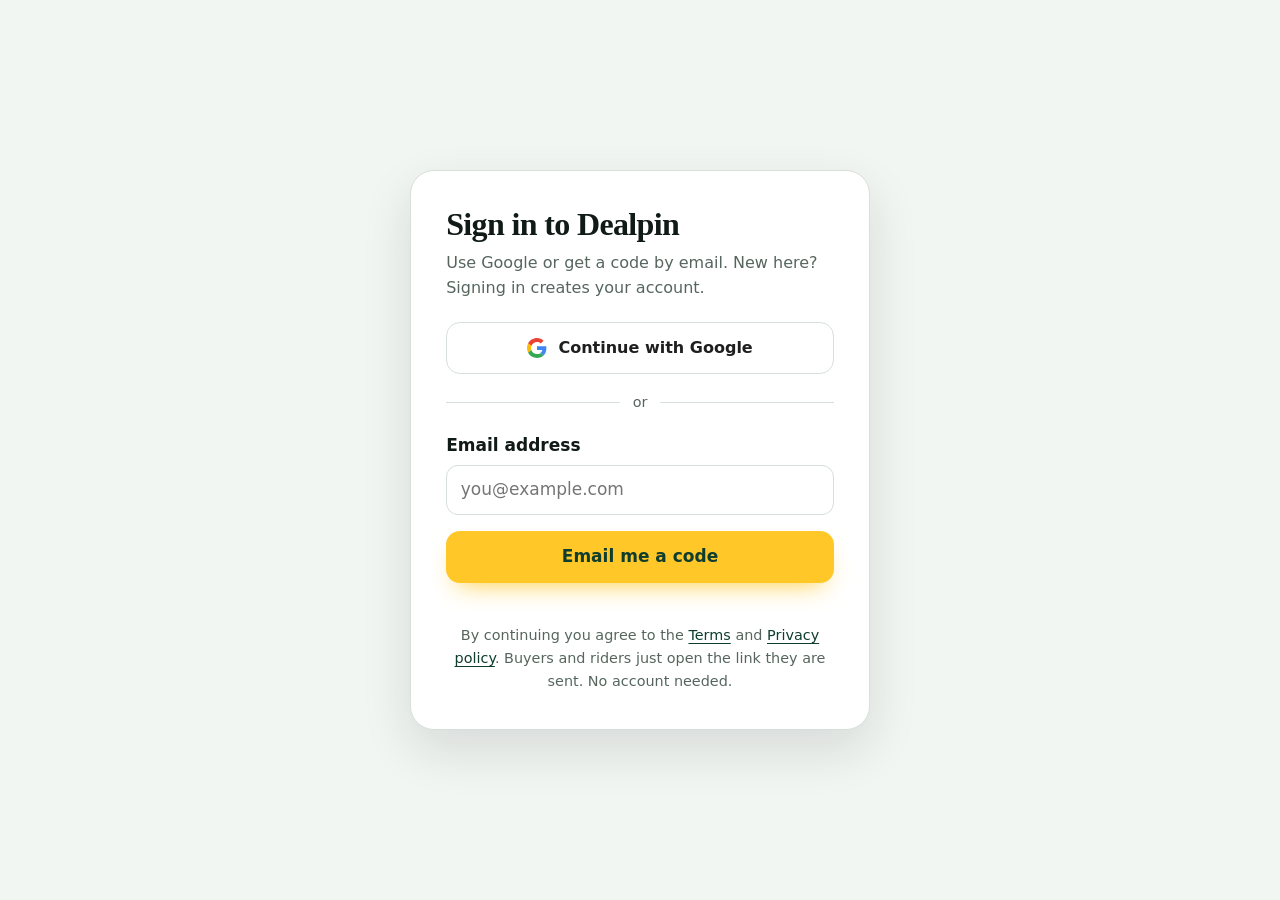
==== commit 4819036a: "SLOGAN" ====
--- a/app/index.html
+++ b/app/index.html
@@ -3,10 +3,10 @@
 <head>
 <meta charset="utf-8">
 <meta name="viewport" content="width=device-width,initial-scale=1,viewport-fit=cover">
-<meta http-equiv="Content-Security-Policy" content="default-src 'none'; script-src 'self'; style-src 'self'; img-src 'self' data: blob: https://*.supabase.co https://lh3.googleusercontent.com; media-src 'self' data: blob: https://*.supabase.co; connect-src 'self' https://*.supabase.co; manifest-src 'self'; worker-src 'self'; base-uri 'none'; form-action 'none'; object-src 'none'">
+<meta http-equiv="Content-Security-Policy" content="default-src 'none'; script-src 'self'; style-src 'self'; img-src 'self' data: blob: https://*.supabase.co https://lh3.googleusercontent.com; media-src 'self' data: blob: https://*.supabase.co; connect-src 'self' https://*.supabase.co https://kvydbbfcjouxlskmhvif.supabase.co; manifest-src 'self'; worker-src 'self'; base-uri 'none'; form-action 'none'; object-src 'none'">
 <meta name="referrer" content="no-referrer">
 <title>Dealpin</title>
-<meta name="description" content="Proof for every chat sale.">
+<meta name="description" content="Sell in chat. Prove every deal. Run your business.">
 <meta name="color-scheme" content="light dark">
 <meta name="application-name" content="Dealpin">
 <meta name="apple-mobile-web-app-capable" content="yes">
@@ -16,7 +16,7 @@
 <meta name="format-detection" content="telephone=no">
 <meta property="og:type" content="website">
 <meta property="og:title" content="Dealpin">
-<meta property="og:description" content="Proof for every chat sale.">
+<meta property="og:description" content="Sell in chat. Prove every deal. Run your business.">
 <meta name="theme-color" content="#F7F8F7">
 <link rel="manifest" href="manifest.webmanifest">
 <link rel="icon" href="icons/icon.svg" type="image/svg+xml">
@@ -40,6 +40,7 @@
   <symbol id="i-doc" viewBox="0 0 24 24"><path d="M6 3h8l4 4v14H6zM14 3v4h4M9 12h6M9 16h6"/></symbol>
   <symbol id="i-box" viewBox="0 0 24 24"><path d="M3 7l9-4 9 4v10l-9 4-9-4zM3 7l9 4 9-4M12 11v10"/></symbol>
   <symbol id="i-users" viewBox="0 0 24 24"><circle cx="9" cy="8" r="3.5"/><path d="M2 20c0-3.5 3-5.5 7-5.5s7 2 7 5.5M16 4.5a3.5 3.5 0 0 1 0 7M18 14.8c2.3.6 4 2.2 4 5.2"/></symbol>
+  <symbol id="i-bell" viewBox="0 0 24 24"><path d="M6 16V11a6 6 0 0 1 12 0v5l2 2H4zM10 20a2 2 0 0 0 4 0"/></symbol>
   <symbol id="i-contrast" viewBox="0 0 24 24"><circle cx="12" cy="12" r="9"/><path d="M12 3v18" /><path d="M12 3a9 9 0 0 1 0 18z" fill="currentColor"/></symbol>
 </svg>
 <header class="app-header" id="app-header">
@@ -48,6 +49,7 @@
     <span>Dealpin</span>
   </a>
   <div class="header-actions">
+    <a class="icon-button bell" href="#/inbox" aria-label="Universal inbox" title="Universal inbox"><svg class="ic" aria-hidden="true"><use href="#i-bell"/></svg><span class="bell-count" id="bell-count" hidden></span></a>
     <button class="icon-button" id="theme-toggle" type="button" aria-label="Change colour theme" title="Change colour theme"><svg class="ic" aria-hidden="true"><use href="#i-contrast"/></svg></button>
     <a class="profile-button" href="#/profile" aria-label="Open profile" title="Profile"><svg class="ic" aria-hidden="true"><use href="#i-user"/></svg></a>
   </div>
@@ -71,18 +73,24 @@
 <div id="toast" role="status" aria-live="polite"></div>
 <noscript><p class="ns">Dealpin needs JavaScript to run. Turn it on in your browser settings and reload.</p></noscript>
 <script src="js/config.js"></script>
+<script src="js/maintenance.js"></script>
 <script src="js/constants.js"></script>
 <script src="js/monitor.js"></script>
 <script src="js/store.js"></script>
 <script src="js/qr.js"></script>
 <script src="js/i18n.js"></script>
+<script src="js/trust.js"></script>
 <script src="js/region.js"></script>
 <script src="js/auth.js"></script>
 <script src="js/supabase-store.js"></script>
 <script src="js/supabase-mods.js"></script>
+<script src="js/input-validation.js"></script>
 <script src="js/api.js"></script>
+<script src="js/autopilot.js"></script>
 <script src="js/core.js"></script>
+<script src="js/push.js"></script>
 <script src="js/seller.js"></script>
+<script src="js/daily-command.js"></script>
 <script src="js/public.js"></script>
 <script src="js/mods-core.js"></script>
 <script src="js/mods-ui.js"></script>
--- a/app/css/styles.css
+++ b/app/css/styles.css
@@ -1,251 +1,455 @@
-/* Dealpin styles. Mobile first; tablet from 600px, desktop navigation from 800px, two-column deal page from 1000px.
+/* Dealpin design system, release 2.0.
+   One token set, one component set, one responsive grid. Every screen uses these classes.
+   Mobile first. Breakpoints: 600px tablet, 800px desktop navigation, 1000px two-column deal pages, 1100px side rail (app-shell.css).
    No inline styles are used anywhere (strict Content Security Policy). */
-:root{--ink:#101A16;--mute:#56665E;--paper:#F2F6F3;--card:#fff;--line:#D6DFD9;--brand:#0F3D2E;--on:#fff;--pin:#FFC727;--ok:#1B7A4B;--okbg:#E2F3EA;--warn:#8A5F00;--warnbg:#FFF1CC;--bad:#B3261E;--badbg:#FCE4E2;--onbad:#fff;--info:#1B4F8A;--infobg:#E4EEF9;--ring:#1F9D6B;--shadow:0 1px 2px rgba(16,26,22,.06),0 4px 14px rgba(16,26,22,.05);--r:14px;--gut:max(1rem,env(safe-area-inset-left));--gutr:max(1rem,env(safe-area-inset-right));color-scheme:light dark}
-@media(prefers-color-scheme:dark){:root:not([data-theme="light"]){--ink:#E7F0EB;--mute:#9BB0A5;--paper:#0A130F;--card:#12201A;--line:#25382F;--brand:#3FBF8A;--on:#04140D;--ok:#5ED79F;--okbg:#10301F;--warn:#F2C14E;--warnbg:#33290C;--bad:#FF8F86;--badbg:#3A1512;--onbad:#2A0805;--info:#8EB8F0;--infobg:#14253B;--shadow:0 1px 2px rgba(0,0,0,.4)}}
+
+/* ---- design tokens: light (default) */
+:root{
+  --ink:#0C1613;--ink-2:#37463F;--mute:#5A6961;--paper:#F2F5F3;--card:#FFFFFF;--card-2:#F7F9F8;
+  --line:#E1E8E4;--line-2:#CBD6D0;
+  --brand:#0B4A36;--brand-2:#0F6B4B;--accent:#17A36B;--accent-soft:#E3F5EC;
+  --on:#FFFFFF;--pin:#FFC727;--pin-ink:#2B1E00;
+  --ok:#13794A;--okbg:#E1F4EA;--warn:#8A5A00;--warnbg:#FFF1C9;
+  --bad:#B42318;--badbg:#FDE8E6;--onbad:#FFFFFF;--info:#1D4F91;--infobg:#E6EFFB;
+  --ring:#17A36B;--wa:#128C4A;
+  --hero:linear-gradient(135deg,#0B4A36 0%,#0E6B4C 58%,#14835C 100%);
+  --shadow-1:0 1px 2px rgba(12,22,19,.05),0 1px 1px rgba(12,22,19,.03);
+  --shadow-2:0 2px 4px rgba(12,22,19,.04),0 16px 34px -14px rgba(12,22,19,.18);
+  --shadow-btn:0 1px 0 rgba(255,255,255,.18) inset,0 8px 18px -10px rgba(11,74,54,.75);
+  --r-sm:12px;--r:18px;--r-lg:24px;
+  --gut:max(1rem,env(safe-area-inset-left));--gutr:max(1rem,env(safe-area-inset-right));
+  color-scheme:light dark
+}
+/* ---- design tokens: dark, follows the system unless the person chose light */
+@media(prefers-color-scheme:dark){
+  :root:not([data-theme="light"]){
+    --ink:#EDF5F0;--ink-2:#C6D5CD;--mute:#98ADA3;--paper:#050B08;--card:#0E1915;--card-2:#0A130F;
+    --line:#1C2C25;--line-2:#2C4238;--brand:#1BAE77;--brand-2:#2BC08A;--accent:#4BD39A;--accent-soft:#0F2A1F;
+    --on:#03130C;--pin:#FFC727;--pin-ink:#2B1E00;
+    --ok:#5ED79F;--okbg:#0F2E20;--warn:#F2C14E;--warnbg:#312709;
+    --bad:#FF8F86;--badbg:#3A1512;--onbad:#2A0805;--info:#8EB8F0;--infobg:#13233A;--ring:#4BD39A;--wa:#1C8A4B;
+    --hero:linear-gradient(135deg,#0A3B2A 0%,#0C5A40 60%,#11795A 100%);
+    --shadow-1:0 1px 2px rgba(0,0,0,.45);--shadow-2:0 18px 38px -16px rgba(0,0,0,.75);
+    --shadow-btn:0 8px 18px -10px rgba(27,174,119,.6);
+    color-scheme:dark
+  }
+}
 :root[data-theme="light"]{color-scheme:light}
-:root[data-theme="dark"]{color-scheme:dark;--ink:#E7F0EB;--mute:#9BB0A5;--paper:#0A130F;--card:#12201A;--line:#25382F;--brand:#3FBF8A;--on:#04140D;--ok:#5ED79F;--okbg:#10301F;--warn:#F2C14E;--warnbg:#33290C;--bad:#FF8F86;--badbg:#3A1512;--onbad:#2A0805;--info:#8EB8F0;--infobg:#14253B;--shadow:0 1px 2px rgba(0,0,0,.4)}
+:root[data-theme="dark"]{
+  color-scheme:dark;
+  --ink:#EDF5F0;--ink-2:#C6D5CD;--mute:#98ADA3;--paper:#050B08;--card:#0E1915;--card-2:#0A130F;
+  --line:#1C2C25;--line-2:#2C4238;--brand:#1BAE77;--brand-2:#2BC08A;--accent:#4BD39A;--accent-soft:#0F2A1F;
+  --on:#03130C;--pin:#FFC727;--pin-ink:#2B1E00;
+  --ok:#5ED79F;--okbg:#0F2E20;--warn:#F2C14E;--warnbg:#312709;
+  --bad:#FF8F86;--badbg:#3A1512;--onbad:#2A0805;--info:#8EB8F0;--infobg:#13233A;--ring:#4BD39A;--wa:#1C8A4B;
+  --hero:linear-gradient(135deg,#0A3B2A 0%,#0C5A40 60%,#11795A 100%);
+  --shadow-1:0 1px 2px rgba(0,0,0,.45);--shadow-2:0 18px 38px -16px rgba(0,0,0,.75);
+  --shadow-btn:0 8px 18px -10px rgba(27,174,119,.6)
+}
+
+/* ---- base */
 *{box-sizing:border-box;margin:0}
-html{-webkit-text-size-adjust:100%;text-size-adjust:100%;-webkit-tap-highlight-color:transparent}
-body{font:16px/1.5 system-ui,-apple-system,"Segoe UI",Roboto,"Noto Sans",sans-serif;background:var(--paper);color:var(--ink);min-height:100vh;min-height:100dvh;padding-bottom:calc(76px + env(safe-area-inset-bottom));overflow-wrap:break-word;touch-action:manipulation}
-body.bare{padding-bottom:2rem}
-a{color:var(--brand);text-underline-offset:2px}
-:focus-visible{outline:3px solid var(--ring);outline-offset:2px}
+html{-webkit-text-size-adjust:100%;text-size-adjust:100%;-webkit-tap-highlight-color:transparent;background:var(--paper)}
+body{font:400 16px/1.5 ui-sans-serif,system-ui,-apple-system,"Segoe UI Variable","Segoe UI",Roboto,"Noto Sans",sans-serif;background:var(--paper);color:var(--ink);min-height:100vh;min-height:100dvh;overflow-wrap:break-word;touch-action:manipulation;-webkit-font-smoothing:antialiased;text-rendering:optimizeLegibility}
+a{color:var(--brand);text-underline-offset:3px;text-decoration-thickness:1px}
+img{display:block;max-width:100%}
+:focus-visible{outline:3px solid var(--ring);outline-offset:2px;border-radius:6px}
 #app:focus{outline:none}
-main{max-width:640px;margin:0 auto;padding:1.25rem var(--gutr) 1.25rem var(--gut);outline:0}
-h1{font-size:clamp(1.5rem,1.2rem + 1.4vw,2rem);line-height:1.2;letter-spacing:-.02em;margin-bottom:.25rem}
-h2{font-size:1.05rem;line-height:1.3;margin-bottom:.5rem}
-code{font-family:ui-monospace,Menlo,Consolas,monospace;background:var(--line);padding:.05rem .35rem;border-radius:6px;font-size:.9em}
-.sub{color:var(--mute);margin-bottom:1rem}
-.eyebrow{font-size:.72rem;font-weight:800;letter-spacing:.12em;text-transform:uppercase;color:var(--mute);margin-bottom:.35rem}
+h1{font-size:clamp(1.6rem,1.2rem + 1.6vw,2.3rem);line-height:1.1;letter-spacing:-.035em;font-weight:780;margin-bottom:.4rem;color:var(--ink)}
+h2{font-size:1.08rem;line-height:1.3;letter-spacing:-.015em;font-weight:720;margin-bottom:.45rem;color:var(--ink)}
+p{margin:0}
+code{font-family:ui-monospace,Menlo,Consolas,monospace;background:var(--card-2);border:1px solid var(--line);padding:.05rem .35rem;border-radius:6px;font-size:.9em}
+.sub{color:var(--mute);margin-bottom:1rem;max-width:62ch}
+.eyebrow{font-size:.7rem;font-weight:760;letter-spacing:.14em;text-transform:uppercase;color:var(--brand-2);margin-bottom:.4rem}
 .ic{width:22px;height:22px;fill:none;stroke:currentColor;stroke-width:2;stroke-linecap:round;stroke-linejoin:round;flex:none}
 .sprite{position:absolute}
+p .ic{display:inline-block;vertical-align:-5px;margin-right:.2rem}
 .sr-only{position:absolute!important;width:1px;height:1px;padding:0;margin:-1px;overflow:hidden;clip:rect(0,0,0,0);white-space:nowrap;border:0}
-.skip-link{position:fixed;z-index:100;left:1rem;top:1rem;padding:.75rem 1rem;background:var(--ink);color:var(--paper);border-radius:10px;transform:translateY(-160%)}
+.skip-link{position:fixed;z-index:100;left:1rem;top:1rem;padding:.75rem 1rem;background:var(--ink);color:var(--paper);border-radius:12px;transform:translateY(-160%);text-decoration:none;font-weight:650}
 .skip-link:focus{transform:translateY(0)}
 .ns{padding:1rem}
 
-/* ---- header, navigation */
-.top{position:sticky;top:0;z-index:5;display:flex;align-items:center;justify-content:space-between;gap:.75rem;padding:.6rem var(--gutr) .6rem var(--gut);padding-top:calc(.6rem + env(safe-area-inset-top));background:var(--card);border-bottom:1px solid var(--line)}
-.brand{display:flex;align-items:center;gap:.6rem;font-weight:800;font-size:1.15rem;color:var(--ink);text-decoration:none;min-height:44px}
-.logo{width:30px;height:30px;border-radius:9px;background:#0F3D2E;color:var(--pin);display:grid;place-items:center}
-.theme-toggle{display:grid;place-items:center;min-width:44px;min-height:44px;border:1px solid var(--line);border-radius:12px;background:var(--card);color:var(--ink);cursor:pointer}
-.nav{position:fixed;left:0;right:0;bottom:0;z-index:5;display:flex;background:var(--card);border-top:1px solid var(--line);padding:0 env(safe-area-inset-right) env(safe-area-inset-bottom) env(safe-area-inset-left)}
-.nav a{flex:1;display:flex;flex-direction:column;align-items:center;justify-content:center;gap:.1rem;min-height:56px;padding:.45rem .25rem;font-size:.75rem;font-weight:600;color:var(--mute);text-decoration:none}
-.nav a.on{color:var(--brand)}
-body.bare .nav{display:none}
-.banner{padding:.55rem var(--gutr) .55rem var(--gut);background:var(--warnbg);color:var(--warn);font-size:.875rem;text-align:center;border-bottom:1px solid var(--line)}
-
-/* ---- buttons, forms */
-.btn{display:inline-flex;align-items:center;justify-content:center;gap:.5rem;min-height:48px;padding:.4rem 1.25rem;border-radius:12px;border:1.5px solid var(--brand);background:var(--brand);color:var(--on);font:inherit;font-weight:600;text-decoration:none;cursor:pointer;text-align:center;transition:filter .15s,transform .05s}
-.btn:active{transform:translateY(1px)}
-.btn.ghost{background:transparent;color:var(--brand)}
-.btn.bad{background:transparent;color:var(--bad);border-color:var(--bad)}
+/* ---- buttons */
+.btn{display:inline-flex;align-items:center;justify-content:center;gap:.5rem;min-height:48px;padding:.5rem 1.2rem;border-radius:14px;border:1px solid var(--brand);background:var(--brand);color:var(--on);font:inherit;font-size:.98rem;font-weight:650;letter-spacing:-.005em;line-height:1.2;text-decoration:none;cursor:pointer;text-align:center;box-shadow:var(--shadow-btn);transition:transform .12s ease,filter .15s ease,background-color .15s ease,border-color .15s ease,box-shadow .2s ease}
+.btn .ic{width:18px;height:18px}
+.btn:active{transform:scale(.98)}
+.btn.ghost{background:var(--card);color:var(--brand);border-color:var(--line-2);box-shadow:none}
+.btn.bad{background:transparent;color:var(--bad);border-color:var(--bad);box-shadow:none}
 .btn.danger{background:var(--bad);border-color:var(--bad);color:var(--onbad)}
 .btn.block{width:100%}
-.btn[disabled]{opacity:.55;cursor:not-allowed;transform:none}
-@media(hover:hover){.btn:not([disabled]):hover{filter:brightness(1.08)}.btn.ghost:not([disabled]):hover,.btn.bad:not([disabled]):hover{background:var(--okbg);filter:none}.btn.bad:not([disabled]):hover{background:var(--badbg)}.row:hover{border-color:var(--brand)}.tab:hover{border-color:var(--brand)}}
+.btn[disabled]{opacity:.5;cursor:not-allowed;transform:none;box-shadow:none}
+@media(hover:hover){
+  .btn:not([disabled]):hover{filter:brightness(1.07);transform:translateY(-1px)}
+  .btn.ghost:not([disabled]):hover{background:var(--accent-soft);border-color:var(--brand);filter:none}
+  .btn.bad:not([disabled]):hover{background:var(--badbg);filter:none}
+  .btn.danger:not([disabled]):hover{filter:brightness(1.05)}
+}
 .actions{display:grid;gap:.6rem;margin-top:1rem}
-label,.label{display:block;font-weight:600;margin-bottom:.35rem}
-input,textarea,select{width:100%;min-height:48px;padding:.7rem .85rem;font:inherit;color:var(--ink);background:var(--card);border:1.5px solid var(--line);border-radius:12px;transition:border-color .15s,box-shadow .15s}
-input:focus,textarea:focus,select:focus{border-color:var(--brand);outline:none;box-shadow:0 0 0 3px color-mix(in srgb,var(--ring) 35%,transparent)}
+.actions.center{justify-content:center}
+.card>a:not(.btn){display:inline-flex;align-items:center;min-height:44px}
+.card p>a,.empty p>a{padding:.75rem 0;margin:-.75rem 0}
+
+/* ---- forms */
+label,.label{display:block;font-weight:650;font-size:.92rem;margin-bottom:.4rem;color:var(--ink-2)}
+input,textarea,select{width:100%;min-height:50px;padding:.75rem .95rem;font:inherit;font-size:1rem;color:var(--ink);background:var(--card);border:1.5px solid var(--line-2);border-radius:14px;transition:border-color .15s ease,box-shadow .15s ease,background-color .15s ease;-webkit-appearance:none;appearance:none}
+input::placeholder,textarea::placeholder{color:var(--mute);opacity:.8}
+select{background-image:url("data:image/svg+xml,%3Csvg xmlns='http://www.w3.org/2000/svg' viewBox='0 0 24 24' fill='none' stroke='%238FA39A' stroke-width='2.2' stroke-linecap='round' stroke-linejoin='round'%3E%3Cpath d='M6 9l6 6 6-6'/%3E%3C/svg%3E");background-repeat:no-repeat;background-position:right .9rem center;background-size:18px;padding-right:2.6rem}
+input:focus,textarea:focus,select:focus{border-color:var(--accent);outline:none;box-shadow:0 0 0 4px color-mix(in srgb,var(--accent) 20%,transparent)}
 input[aria-invalid=true],textarea[aria-invalid=true]{border-color:var(--bad)}
-input[readonly]{background:var(--paper)}
-textarea{resize:vertical}
-input[type=file]{padding:.55rem .75rem;min-height:48px}
+input[readonly]{background:var(--card-2)}
+input[type=file]{padding:.6rem .75rem;min-height:50px}
+input[type=checkbox],input[type=radio]{width:20px;height:20px;min-height:0;padding:0;accent-color:var(--brand)}
+textarea{resize:vertical;min-height:96px}
 .field{margin-bottom:1.1rem}
-.row-2{display:grid;grid-template-columns:minmax(0,1fr) minmax(0,1fr);gap:.75rem}
-.help{color:var(--mute);font-size:.875rem;margin-top:.35rem}
-.err{color:var(--bad);font-size:.875rem;font-weight:600;margin-top:.35rem}
-
-/* ---- cards, lists */
-.card{background:var(--card);border:1px solid var(--line);border-radius:var(--r);padding:1rem 1.1rem;margin:1rem 0;box-shadow:var(--shadow)}
-.card.warn{border-color:var(--warn)}
-.card p+p{margin-top:.4rem}
-.card>input[readonly]{margin-top:.25rem}
-.narrow{max-width:600px}
+.row-2{display:grid;grid-template-columns:minmax(0,1fr) minmax(0,1fr);gap:.8rem}
+.help{color:var(--mute);font-size:.875rem;margin-top:.4rem;line-height:1.45}
+.err{color:var(--bad);font-size:.875rem;font-weight:620;margin-top:.4rem}
+.or{display:flex;align-items:center;gap:.75rem;margin:18px 0;color:var(--mute);font-size:.85rem;font-weight:550}
+.or::before,.or::after{content:"";flex:1;height:1px;background:var(--line)}
+
+/* ---- surfaces */
+.narrow{max-width:520px;margin:0 auto}
+.card{position:relative;background:var(--card);border:1px solid var(--line);border-radius:var(--r);padding:1.15rem 1.15rem;margin:1rem 0;box-shadow:var(--shadow-1)}
+.card.warn{background:var(--warnbg);border-color:color-mix(in srgb,var(--warn) 45%,transparent)}
+.card p+p{margin-top:.45rem}
+.card>input[readonly]{margin-top:.3rem}
+.card>h2:first-child,.card>.panel-title:first-child{margin-top:0}
 .grid-2{display:grid;gap:0 1rem}
-.stats{display:grid;grid-template-columns:repeat(3,minmax(0,1fr));gap:.75rem;margin:1.25rem 0}
+.stats{display:grid;grid-template-columns:repeat(3,minmax(0,1fr));gap:.7rem;margin:1.1rem 0}
 .stats.two{grid-template-columns:repeat(2,minmax(0,1fr))}
-.stats div{background:var(--card);border:1px solid var(--line);border-radius:var(--r);padding:.9rem;font-size:.85rem;color:var(--mute);min-width:0;overflow-wrap:anywhere}
-.stats b{display:block;font-size:1.6rem;line-height:1.1;color:var(--ink)}
-.dashboard-head{display:flex;align-items:flex-end;justify-content:space-between;gap:1rem;margin-bottom:.75rem}
+.stats div{background:var(--card);border:1px solid var(--line);border-radius:var(--r);padding:.95rem 1rem;font-size:.85rem;font-weight:560;color:var(--mute);min-width:0;overflow-wrap:anywhere;box-shadow:var(--shadow-1)}
+.stats b{display:block;font-size:1.65rem;line-height:1.05;letter-spacing:-.03em;color:var(--ink);font-variant-numeric:tabular-nums;margin-bottom:.3rem}
+.dashboard-head{display:flex;align-items:flex-end;justify-content:space-between;gap:1rem;margin-bottom:.9rem}
 .dashboard-head .btn{flex:none}
-.dashboard-stats{grid-template-columns:repeat(2,minmax(0,1fr));margin:.75rem 0 .75rem}
-.value-line{display:flex;flex-wrap:wrap;gap:.25rem .75rem;align-items:baseline;margin-bottom:1.25rem;color:var(--mute);font-size:.9rem}
-.value-line b{color:var(--ink)}
+.dashboard-stats{margin:.85rem 0;grid-template-columns:repeat(2,minmax(0,1fr))}
+.dashboard-stats>div:last-child:nth-child(odd){grid-column:1/-1}
+.value-line{display:flex;flex-wrap:wrap;gap:.25rem .75rem;align-items:baseline;margin-bottom:1.1rem;color:var(--mute);font-size:.9rem}
+.value-line b{color:var(--ink);font-weight:700}
 .deals-panel{margin-top:1rem}
-.panel-title{display:flex;align-items:center;justify-content:space-between;gap:1rem}
-.toolbar{display:grid;grid-template-columns:minmax(0,1fr) minmax(145px,.55fr);gap:.6rem;margin:.85rem 0}
+.panel-title{display:flex;align-items:center;justify-content:space-between;gap:1rem;margin-bottom:.2rem}
+.panel-title h2{margin:0}
+.toolbar{display:grid;grid-template-columns:minmax(0,1fr) minmax(150px,.55fr);gap:.6rem;margin:.9rem 0}
 .toolbar input,.toolbar select{min-width:0}
-.list{list-style:none;padding:0;display:grid;gap:.6rem;margin-top:.75rem}
-.row{display:flex;justify-content:space-between;align-items:center;gap:1rem;padding:.9rem 1rem;background:var(--card);border:1px solid var(--line);border-radius:var(--r);color:var(--ink);text-decoration:none}
-.row small{display:block;color:var(--mute)}
-.deal-row{min-height:76px}
+.search-wrap{position:relative;min-width:0}
+.search-wrap::before{content:"";position:absolute;left:14px;top:50%;width:18px;height:18px;margin-top:-9px;pointer-events:none;background:url("data:image/svg+xml,%3Csvg xmlns='http://www.w3.org/2000/svg' viewBox='0 0 24 24' fill='none' stroke='%238FA39A' stroke-width='2.2' stroke-linecap='round'%3E%3Ccircle cx='11' cy='11' r='7'/%3E%3Cpath d='M20 20l-3.5-3.5'/%3E%3C/svg%3E") no-repeat center/contain}
+.search-wrap input{padding-left:42px}
+.search-wrap input[type=search]::-webkit-search-cancel-button{-webkit-appearance:none}
+.list{list-style:none;padding:0;display:grid;gap:.6rem;margin-top:.8rem}
+.list>li{min-width:0}
+.row{display:flex;justify-content:space-between;align-items:center;gap:1rem;padding:.95rem 1rem;background:var(--card);border:1px solid var(--line);border-radius:var(--r);color:var(--ink);text-decoration:none;box-shadow:var(--shadow-1);transition:border-color .15s ease,box-shadow .2s ease,background-color .15s ease}
+.row>div{min-width:0}
+.row small{display:block;color:var(--mute);font-size:.86rem;margin-top:.15rem}
+.row b{font-weight:660}
+@media(hover:hover){.row:hover{border-color:var(--line-2);box-shadow:var(--shadow-2)}}
+.row:active{background:var(--card-2)}
+.deal-row{min-height:78px;display:grid;grid-template-columns:minmax(0,1fr) auto;align-items:center;column-gap:.75rem;row-gap:.45rem}
+.deal-row .deal-main{grid-column:1;grid-row:1}
+.deal-row .chip{grid-column:1;grid-row:2;justify-self:start}
+.deal-row .row-arrow{grid-column:2;grid-row:1 / span 2}
 .deal-main{min-width:0;flex:1}
 .deal-main b,.deal-main small{overflow-wrap:anywhere}
 .deal-row .chip{flex:none}
-.row-arrow{font-size:1.5rem;color:var(--mute);line-height:1}
-.chip{display:inline-block;padding:.15rem .65rem;border-radius:99px;font-size:.8rem;font-weight:600;white-space:nowrap;background:var(--warnbg);color:var(--warn)}
-.chip.agreed,.chip.shipped{background:var(--line);color:var(--ink)}
-.chip.received{background:var(--okbg);color:var(--ok)}
+.row-arrow{display:grid;place-items:center;width:30px;height:30px;flex:none;border-radius:50%;background:var(--card-2);border:1px solid var(--line);color:var(--mute);font-size:1.2rem;line-height:1}
+.chip{display:inline-flex;align-items:center;gap:.4rem;padding:.25rem .7rem;border-radius:99px;font-size:.78rem;font-weight:650;white-space:nowrap;line-height:1.3;background:var(--warnbg);color:var(--warn)}
+.chip::before{content:"";width:6px;height:6px;border-radius:50%;background:currentColor}
+.chip.created{background:var(--warnbg);color:var(--warn)}
+.chip.agreed,.chip.shipped{background:var(--infobg);color:var(--info)}
+.chip.received,.chip.resolved{background:var(--okbg);color:var(--ok)}
 .chip.disputed{background:var(--badbg);color:var(--bad)}
-.chip.cancelled{background:var(--line);color:var(--mute)}
-.chip.resolved{background:var(--infobg);color:var(--info)}
-.tl{list-style:none;padding:0;margin:.5rem 0 0 .4rem;border-left:2px solid var(--line)}
-.tl li{position:relative;padding:0 0 .9rem 1.1rem}
-.tl li::before{content:"";position:absolute;left:-7px;top:.4rem;width:12px;height:12px;border-radius:50%;background:var(--brand)}
-.tl small{display:block;color:var(--mute)}
-.back{display:inline-flex;align-items:center;min-height:44px;margin-bottom:.25rem;font-weight:600}
-.card p>a,.empty p>a,.card>a:not(.btn){display:inline-flex;align-items:center;min-height:44px}
-.empty{text-align:center;padding:2.5rem 1rem;color:var(--mute)}
-.empty .btn{margin-top:1rem}
+.chip.cancelled{background:var(--card-2);color:var(--mute);box-shadow:inset 0 0 0 1px var(--line-2)}
+.tl{list-style:none;padding:0;margin:.6rem 0 0 .45rem;border-left:2px solid var(--line)}
+.tl li{position:relative;padding:0 0 1rem 1.2rem}
+.tl li:last-child{padding-bottom:0}
+.tl li::before{content:"";position:absolute;left:-7px;top:.35rem;width:12px;height:12px;border-radius:50%;background:var(--card);border:3px solid var(--brand)}
+.tl li:first-child::before{background:var(--brand)}
+.tl small{display:block;color:var(--mute);font-size:.85rem}
+.back{display:inline-flex;align-items:center;gap:.35rem;min-height:44px;margin-bottom:.1rem;padding-right:.6rem;font-weight:650;color:var(--brand);text-decoration:none;border-radius:10px}
+.empty{display:grid;justify-items:center;gap:.5rem;text-align:center;padding:2.6rem 1.25rem;color:var(--mute)}
+.empty h1,.empty h2{color:var(--ink)}
+.empty p{max-width:44ch;margin:0 auto}
+.empty .btn{margin-top:.9rem}
 .loading{padding:3rem 1rem;text-align:center;color:var(--mute)}
-.loading::before{content:"";display:block;width:28px;height:28px;margin:0 auto .75rem;border:3px solid var(--line);border-top-color:var(--brand);border-radius:50%;animation:spin .8s linear infinite}
+.loading::before{content:"";display:block;width:30px;height:30px;margin:0 auto .8rem;border:3px solid var(--line);border-top-color:var(--brand);border-radius:50%;animation:spin .8s linear infinite}
 @keyframes spin{to{transform:rotate(360deg)}}
 audio{width:100%;margin-top:.6rem}
 .stars{font-size:1.3rem;letter-spacing:.1em;color:var(--warn)}
 
 /* ---- receipt, stamp, qr */
-.ticket{background:var(--card);border:1px solid var(--line);border-radius:var(--r);padding:1.25rem;box-shadow:var(--shadow)}
-.ticket .hd{display:flex;justify-content:space-between;gap:1rem;color:var(--mute);border-bottom:2px dashed var(--line);padding-bottom:.75rem;margin-bottom:1rem}
-dl{display:grid;grid-template-columns:auto 1fr;gap:.35rem 1rem;margin:1rem 0}
-dt{color:var(--mute)}dd{margin:0;font-weight:600}
-.stamp{display:grid;place-items:center;align-content:center;width:116px;height:116px;border:3px double var(--ok);border-radius:50%;color:var(--ok);font-weight:800;text-align:center;transform:rotate(-8deg);margin:.75rem 0;animation:stamp .4s ease-out}
+.ticket{background:var(--card);border:1px solid var(--line);border-radius:var(--r-lg);padding:1.3rem;box-shadow:var(--shadow-2)}
+.ticket .hd{display:flex;justify-content:space-between;gap:1rem;color:var(--mute);border-bottom:2px dashed var(--line-2);padding-bottom:.8rem;margin-bottom:1rem}
+dl{display:grid;grid-template-columns:auto 1fr;gap:.4rem 1rem;margin:1rem 0}
+dt{color:var(--mute)}
+dd{margin:0;font-weight:640}
+.stamp{display:grid;place-items:center;align-content:center;width:120px;height:120px;border:3px double var(--ok);border-radius:50%;color:var(--ok);font-weight:800;text-align:center;transform:rotate(-8deg);margin:.75rem 0;animation:stamp .4s ease-out}
 .stamp .ic{width:34px;height:34px;stroke-width:3}
 @keyframes stamp{from{transform:rotate(-8deg) scale(1.7);opacity:0}}
 .code{font-family:ui-monospace,Menlo,Consolas,monospace;font-weight:700;letter-spacing:.06em}
-.qr svg{display:block;width:220px;max-width:100%;height:auto;margin:.5rem auto;border-radius:8px}
-
-/* ---- photos, tabs, welcome */
-.gal{display:grid;grid-template-columns:repeat(auto-fit,minmax(130px,1fr));gap:.5rem;margin:.75rem 0}
-.gal img{width:100%;aspect-ratio:1;object-fit:cover;border-radius:12px;border:1px solid var(--line);background:var(--line)}
-.thumb{position:relative;padding:0;border:0;background:none;cursor:pointer;border-radius:12px;min-height:44px}
-.thumb span{position:absolute;top:.35rem;right:.35rem;width:28px;height:28px;border-radius:50%;background:var(--ink);color:var(--paper);display:grid;place-items:center;font-size:.8rem}
-.tabs{display:flex;gap:.4rem;overflow-x:auto;margin:.75rem 0;padding-bottom:.2rem;scrollbar-width:thin}
-.tab{flex:none;min-height:44px;padding:0 1rem;border-radius:99px;border:1.5px solid var(--line);background:var(--card);color:var(--ink);font:inherit;font-weight:600;cursor:pointer}
+.qr svg{display:block;width:220px;max-width:100%;height:auto;margin:.5rem auto;border-radius:12px}
+
+/* ---- photos, tabs */
+.gal{display:grid;grid-template-columns:repeat(auto-fit,minmax(130px,1fr));gap:.5rem;margin:.8rem 0}
+.gal img{width:100%;aspect-ratio:1;object-fit:cover;border-radius:14px;border:1px solid var(--line);background:var(--card-2)}
+.thumb{position:relative;padding:0;border:0;background:none;cursor:pointer;border-radius:14px;min-height:44px}
+.thumb span{position:absolute;top:.4rem;right:.4rem;width:28px;height:28px;border-radius:50%;background:var(--ink);color:var(--paper);display:grid;place-items:center;font-size:.85rem}
+.tabs{display:flex;gap:.45rem;overflow-x:auto;margin:.85rem 0;padding:.15rem 0 .3rem;scrollbar-width:none;scroll-snap-type:x proximity;-webkit-overflow-scrolling:touch}
+.tabs::-webkit-scrollbar{display:none}
+.tab{flex:none;scroll-snap-align:start;min-height:42px;padding:0 1.05rem;border-radius:99px;border:1px solid var(--line-2);background:var(--card);color:var(--ink-2);font:inherit;font-size:.92rem;font-weight:630;cursor:pointer;transition:background-color .15s ease,color .15s ease,border-color .15s ease}
 .tab[aria-pressed=true]{background:var(--brand);border-color:var(--brand);color:var(--on)}
-.hero{padding:1rem 0 .5rem}
-.hero .logo{width:56px;height:56px;border-radius:16px;margin-bottom:1rem}
-.hero .ic{width:30px;height:30px}
-.how{list-style:none;padding:0;counter-reset:s;display:grid;gap:.6rem;margin:1rem 0}
-.how li{counter-increment:s;display:flex;gap:.8rem;padding:.9rem 1rem;background:var(--card);border:1px solid var(--line);border-radius:var(--r)}
-.how li::before{content:counter(s);flex:none;width:28px;height:28px;border-radius:50%;background:var(--brand);color:var(--on);display:grid;place-items:center;font-weight:700}
-
-/* ---- toast, update banner, dialog */
-#toast{position:fixed;left:50%;bottom:calc(90px + env(safe-area-inset-bottom));transform:translate(-50%,12px);max-width:min(92vw,420px);padding:.7rem 1rem;border-radius:12px;background:var(--ink);color:var(--paper);font-weight:600;opacity:0;pointer-events:none;transition:.2s;z-index:30;text-align:center}
+@media(hover:hover){.tab:not([aria-pressed=true]):hover{border-color:var(--brand);color:var(--brand)}}
+
+/* ---- home, brand profile, quick actions */
+.home-hero{position:relative;overflow:hidden;color:var(--on);background:radial-gradient(90% 120% at 100% 0%,rgba(255,199,39,.30),transparent 55%),var(--hero);border-radius:var(--r-lg);padding:1.4rem 1.4rem 1.5rem;margin:.25rem 0 0;box-shadow:0 18px 40px -24px rgba(11,74,54,.85)}
+.home-hero::after{content:"";position:absolute;right:-56px;bottom:-72px;width:200px;height:200px;border-radius:50%;background:rgba(255,255,255,.07);pointer-events:none}
+.home-hero h1{font-size:clamp(1.9rem,1.4rem + 2vw,2.6rem);color:var(--on)}
+.home-hero .sub{color:var(--on);opacity:.9}
+.home-hero .eyebrow{color:#FFD86B;opacity:1}
+.home-hero .value-line{color:var(--on);opacity:.92;margin:.85rem 0 0;margin-bottom:0}
+.home-hero .value-line b{color:var(--on)}
+.sec-h{margin:1.6rem 0 .65rem;font-size:1.05rem}
+.qa{display:grid;grid-template-columns:repeat(2,minmax(0,1fr));gap:.7rem;margin-bottom:.5rem}
+.qa a{display:flex;flex-direction:column;align-items:flex-start;gap:.75rem;padding:1rem;background:var(--card);border:1px solid var(--line);border-radius:var(--r);color:var(--ink);text-decoration:none;font-weight:650;box-shadow:var(--shadow-1);transition:border-color .15s ease,box-shadow .2s ease,transform .12s ease}
+.qa a:active{transform:scale(.98)}
+.qa .ic{width:42px;height:42px;padding:10px;box-sizing:border-box;border-radius:14px;background:var(--accent-soft);color:var(--brand-2)}
+@media(hover:hover){.qa a:hover{border-color:var(--line-2);box-shadow:var(--shadow-2)}}
+.brand-card{background:var(--card);border:1px solid var(--line);border-radius:var(--r-lg);overflow:hidden;margin-bottom:1rem;box-shadow:var(--shadow-1)}
+.brand-cover{height:124px;background:radial-gradient(120% 140% at 0% 0%,rgba(255,199,39,.35),transparent 50%),var(--hero)}
+.brand-main{padding:0 1.2rem 1.4rem;text-align:center;display:grid;justify-items:center;gap:.35rem}
+.brand-avatar{width:96px;height:96px;border-radius:50%;margin-top:-48px;background:var(--pin);color:var(--pin-ink);border:5px solid var(--card);display:grid;place-items:center;font:800 2rem/1 ui-serif,Georgia,serif;box-shadow:var(--shadow-2);object-fit:cover}
+img.brand-avatar{object-fit:cover}
+.brand-main h1{font-size:1.75rem;margin-bottom:0}
+.brand-handle{color:var(--mute)}
+.brand-badges{display:flex;flex-wrap:wrap;gap:.4rem;justify-content:center;margin:.35rem 0}
+.bb{padding:.3rem .8rem;border-radius:99px;background:var(--card-2);border:1px solid var(--line);font-size:.85rem;font-weight:620;color:var(--ink-2)}
+.bb.ok{background:var(--okbg);color:var(--ok);border-color:transparent}
+dl.kv{display:block;margin:.4rem 0 0}
+.kv{display:grid;gap:0;margin-top:.4rem}
+.kv div{display:flex;justify-content:space-between;align-items:baseline;gap:1rem;padding:.75rem 0;border-bottom:1px solid var(--line)}
+.kv div:last-child{border-bottom:0}
+.kv dt{color:var(--mute)}
+.kv dd{font-weight:640;text-align:end;overflow-wrap:anywhere}
+.avatar-edit{display:flex;gap:1rem;align-items:center;margin-bottom:1rem}
+.avatar-edit .brand-avatar{margin:0;width:72px;height:72px;border-color:var(--card);font-size:1.5rem}
+
+/* ---- toast, update banner, dialog, banner */
+#toast{position:fixed;left:50%;bottom:calc(92px + env(safe-area-inset-bottom));transform:translate(-50%,12px);max-width:min(92vw,420px);padding:.75rem 1.05rem;border-radius:14px;background:var(--ink);color:var(--paper);font-weight:620;font-size:.95rem;box-shadow:var(--shadow-2);opacity:0;pointer-events:none;transition:opacity .22s ease,transform .22s ease;z-index:60;text-align:center}
 #toast.show{opacity:1;transform:translate(-50%,0)}
 body.bare #toast{bottom:1.5rem}
-#upd{position:fixed;left:.75rem;right:.75rem;top:calc(.75rem + env(safe-area-inset-top));z-index:40;display:flex;align-items:center;justify-content:space-between;gap:.75rem;max-width:640px;margin:0 auto;padding:.5rem .6rem .5rem 1rem;border-radius:12px;background:var(--ink);color:var(--paper);font-weight:600;box-shadow:var(--shadow)}
-#upd .btn{min-height:44px;background:var(--pin);border-color:var(--pin);color:#101A16}
-dialog.modal{border:0;border-radius:18px;padding:1.25rem;width:min(92vw,440px);background:var(--card);color:var(--ink);box-shadow:0 20px 60px rgba(0,0,0,.35);margin:auto}
-dialog.modal::backdrop{background:rgba(5,12,9,.6)}
-dialog.modal h2{font-size:1.2rem}
+#upd{position:fixed;left:.75rem;right:.75rem;top:calc(.75rem + env(safe-area-inset-top));z-index:70;display:flex;align-items:center;justify-content:space-between;gap:.75rem;max-width:640px;margin:0 auto;padding:.5rem .55rem .5rem 1rem;border-radius:16px;background:var(--ink);color:var(--paper);font-weight:620;box-shadow:var(--shadow-2)}
+#upd .btn{min-height:44px;background:var(--pin);border-color:var(--pin);color:var(--pin-ink);box-shadow:none}
+.banner{padding:.6rem var(--gutr) .6rem var(--gut);background:var(--warnbg);color:var(--warn);font-size:.875rem;text-align:center;border-bottom:1px solid var(--line)}
+dialog.modal{border:0;border-radius:24px;padding:1.4rem;width:min(92vw,440px);background:var(--card);color:var(--ink);box-shadow:0 24px 70px rgba(0,0,0,.35);margin:auto}
+dialog.modal::backdrop{background:rgba(5,12,9,.6);-webkit-backdrop-filter:blur(4px);backdrop-filter:blur(4px)}
+dialog.modal h2{font-size:1.25rem}
 dialog.modal p{color:var(--mute);margin-bottom:.9rem}
 dialog.modal .field{margin:1rem 0 0}
 
-/* ---- tablet */
+/* ---- Tools */
+.hub{display:grid;grid-template-columns:repeat(2,minmax(0,1fr));gap:.7rem;margin:1rem 0}
+.tile{display:flex;flex-direction:column;align-items:flex-start;gap:.2rem;padding:1.05rem;min-height:112px;background:var(--card);border:1px solid var(--line);border-radius:var(--r);color:var(--ink);text-decoration:none;box-shadow:var(--shadow-1);transition:border-color .15s ease,box-shadow .2s ease,transform .12s ease}
+.tile:active{transform:scale(.98)}
+.tile .ic{width:40px;height:40px;padding:9px;box-sizing:border-box;border-radius:13px;background:var(--accent-soft);color:var(--brand-2);margin-bottom:.45rem}
+.tile b{font-weight:680}
+.tile small{color:var(--mute);font-size:.85rem;line-height:1.4}
+@media(hover:hover){.tile:hover{border-color:var(--line-2);box-shadow:var(--shadow-2)}}
+.kpis{display:grid;grid-template-columns:repeat(auto-fit,minmax(120px,1fr));gap:.7rem}
+.kpis>div{background:var(--card-2);border:1px solid var(--line);border-radius:var(--r-sm);padding:.75rem .85rem;min-width:0}
+@media(max-width:479px){.kpis>div:last-child:nth-child(odd){grid-column:1/-1}}
+.kpis small{display:block;color:var(--mute);font-size:.8rem;font-weight:560}
+.kpis b{font-size:1.1rem;overflow-wrap:anywhere;font-variant-numeric:tabular-nums}
+.tbl{width:100%;border-collapse:collapse;font-size:.92rem}
+.tbl th,.tbl td{text-align:start;padding:.6rem .45rem;border-bottom:1px solid var(--line)}
+.tbl th{color:var(--mute);font-weight:620;font-size:.84rem}
+.scroll{overflow-x:auto;-webkit-overflow-scrolling:touch}
+.doc{background:var(--card);border:1px solid var(--line);border-radius:var(--r);padding:1.2rem;margin:1rem auto;box-shadow:var(--shadow-2)}
+.dochead{display:flex;justify-content:space-between;gap:1rem;flex-wrap:wrap}
+.right{text-align:end}
+.right small{display:block;color:var(--mute)}
+.tot{margin-top:1rem;margin-inline-start:auto;max-width:300px}
+.tot p{display:flex;justify-content:space-between;gap:1rem}
+.tot .grand{font-size:1.12rem;font-weight:720;border-top:1px solid var(--line-2);padding-top:.5rem;margin-top:.45rem}
+.line{padding:.8rem 0;border-top:1px solid var(--line)}
+.line .field{margin-bottom:.6rem}
+.mrow{display:grid;grid-template-columns:minmax(0,1fr) 110px;gap:.5rem .75rem;align-items:start;padding:.8rem 0;border-bottom:1px solid var(--line)}
+.mrow small{display:block;color:var(--mute)}
+.mrow .field{margin:0}
+.mbtns{grid-column:1/-1;display:flex;gap:.5rem;flex-wrap:wrap}
+.mbtns .btn{min-height:44px;padding:.2rem .95rem}
+.proof{max-width:100%;border-radius:14px;margin-top:.5rem}
+.sum{font-size:1.05rem}
+.noprint{}
+.product-workspace,.product-editor,.public-product{max-width:1180px;margin:0 auto}
+
+/* ---- skeleton loaders */
+.skel{display:grid;gap:.9rem;padding-top:.6rem}
+.sk{border-radius:16px;background:linear-gradient(90deg,var(--line) 0%,color-mix(in srgb,var(--line) 35%,var(--card)) 50%,var(--line) 100%);background-size:200% 100%;animation:skm 1.2s linear infinite}
+.sk-t{height:2.1rem;width:55%}
+.sk-s{height:1rem;width:80%}
+.sk-r3{display:grid;grid-template-columns:repeat(3,1fr);gap:.7rem}
+.sk-b{height:4.4rem}
+.sk-c{height:5.2rem}
+@keyframes skm{from{background-position:200% 0}to{background-position:-200% 0}}
+
+/* ---- phone-first layout, tablet and up */
 @media(min-width:600px){
-  main{max-width:720px}
-  .stats{gap:1rem}
-  .actions{grid-template-columns:repeat(auto-fit,minmax(200px,1fr))}
-  dialog.modal .actions{grid-template-columns:1fr 1fr}
+  .stats{gap:.85rem}
+  .deal-row{display:flex;justify-content:space-between}
+  .deal-row .deal-main,.deal-row .chip,.deal-row .row-arrow{grid-column:auto;grid-row:auto}
+  .actions{display:flex;flex-wrap:wrap;gap:.6rem}
+  .actions.center{justify-content:center}
+  .actions>.btn{min-width:150px;width:auto}
+  .actions>.btn.block{width:100%;min-width:0;flex:1 1 100%}
   .grid-2{grid-template-columns:repeat(2,minmax(0,1fr));align-items:start}
-}
-/* ---- desktop navigation and wide layouts */
+  .qa{grid-template-columns:repeat(4,minmax(0,1fr))}
+  .hub{grid-template-columns:repeat(2,minmax(0,1fr))}
+  .row-2{gap:1rem}
+  dialog.modal .actions>.btn{flex:1 1 0}
+}
 @media(min-width:800px){
-  body{padding-bottom:2rem}
-  main{max-width:1120px;padding-top:2rem}
-  body.bare main{max-width:720px}
-  .top{padding-left:max(1.5rem,var(--gut));padding-right:max(1.5rem,var(--gutr))}
-  .nav{position:static;order:2;margin-left:auto;border:0;padding:0;background:none;gap:.25rem}
-  .nav a{flex:none;flex-direction:row;gap:.4rem;min-height:44px;padding:.5rem .9rem;border-radius:99px;font-size:.95rem}
-  .nav a.on{background:var(--okbg);color:var(--ok)}
-  .theme-toggle{order:3}
   .dashboard-stats{grid-template-columns:repeat(4,minmax(0,1fr))}
-  .dashboard-head{padding:.5rem 0}
+  .dashboard-stats>div:last-child:nth-child(odd){grid-column:auto}
+  .dashboard-head{padding:.25rem 0 .5rem}
+  .dashboard-head h1{font-size:2.3rem}
   .deals-panel{padding:1.4rem}
-  .toolbar{grid-template-columns:minmax(260px,1fr) 220px;max-width:720px}
+  .toolbar{grid-template-columns:minmax(260px,1fr) 220px;max-width:760px}
   .list{grid-template-columns:repeat(2,minmax(0,1fr));align-items:start}
-  .list li{min-width:0}
-  #toast{bottom:2rem}
+  .hub{grid-template-columns:repeat(3,minmax(0,1fr))}
+  .home-hero{padding:1.9rem 2rem 2.1rem}
+  .card{padding:1.35rem 1.4rem}
   .grid-2{grid-template-columns:repeat(2,minmax(0,1fr))}
 }
 @media(min-width:1000px){
-  .split{display:grid;grid-template-columns:minmax(0,1.5fr) minmax(0,1fr);gap:0 1.5rem;align-items:start}
+  .split{display:grid;grid-template-columns:minmax(0,1.5fr) minmax(0,1fr);gap:0 1.75rem;align-items:start}
   .split .col>.card:first-child,.split .col>.gal:first-child{margin-top:0}
-  .split aside{position:sticky;top:5rem}
-  .split+.actions{grid-template-columns:repeat(auto-fit,minmax(160px,max-content))}
+  .split aside{position:sticky;top:calc(var(--shell-header-h,64px) + 1.25rem)}
+  .split+.actions{grid-template-columns:none}
 }
 @media(max-width:420px){
   .dashboard-head{align-items:flex-start;flex-direction:column}
   .dashboard-head .btn{width:100%}
-  .toolbar{grid-template-columns:1fr}
-  .deal-row{align-items:flex-start;flex-wrap:wrap}
-  .deal-row .chip{white-space:normal}
-  .stats b{font-size:1.3rem}
+  .toolbar{grid-template-columns:minmax(0,1fr) 128px}
+  .stats b{font-size:1.36rem}
   .row-2{grid-template-columns:1fr}
-}
-@media(max-height:480px) and (orientation:landscape){.nav a{min-height:44px;flex-direction:row;justify-content:center;gap:.4rem}body{padding-bottom:calc(52px + env(safe-area-inset-bottom))}}
-@media(prefers-reduced-motion:reduce){*{animation:none!important;transition:none!important}}
-@media(forced-colors:active){.btn,.tab,.theme-toggle,.row,.card{border:1px solid ButtonText}.chip{border:1px solid currentColor}.tl li::before{background:CanvasText}}
-@media print{.top,.nav,#toast,#upd,.actions,.back,.skip-link{display:none!important}body{background:#fff;color:#000;padding:0}main{max-width:none;padding:0}.card,.ticket{box-shadow:none}.qr svg{width:320px}}
-
-/* ---- Tools */
-.hub{display:grid;grid-template-columns:repeat(2,minmax(0,1fr));gap:.75rem;margin:1rem 0}
-.tile{display:flex;flex-direction:column;gap:.15rem;padding:1rem;min-height:104px;background:var(--card);border:1px solid var(--line);border-radius:var(--r);color:var(--ink);text-decoration:none;box-shadow:var(--shadow);transition:border-color .15s}
-.tile .ic{width:26px;height:26px;color:var(--brand);margin-bottom:.35rem}
-.tile small{color:var(--mute)}
-@media(hover:hover){.tile:hover{border-color:var(--brand)}}
-.kpis{display:grid;grid-template-columns:repeat(auto-fit,minmax(120px,1fr));gap:.75rem}
-.kpis small{display:block;color:var(--mute);font-size:.8rem}
-.kpis b{font-size:1.05rem;overflow-wrap:anywhere}
-.tbl{width:100%;border-collapse:collapse;font-size:.92rem}
-.tbl th,.tbl td{text-align:start;padding:.5rem .4rem;border-bottom:1px solid var(--line)}
-.tbl th{color:var(--mute);font-weight:600}
-.scroll{overflow-x:auto}
-.doc{background:var(--card);border:1px solid var(--line);border-radius:var(--r);padding:1.1rem;margin:1rem 0;box-shadow:var(--shadow)}
-.dochead{display:flex;justify-content:space-between;gap:1rem;flex-wrap:wrap}
-.right{text-align:end}
-.right small{display:block;color:var(--mute)}
-.tot{margin-top:1rem;margin-inline-start:auto;max-width:280px}
-.tot p{display:flex;justify-content:space-between;gap:1rem}
-.tot .grand{font-size:1.1rem;font-weight:700;border-top:1px solid var(--line);padding-top:.35rem;margin-top:.35rem}
-.line{padding:.75rem 0;border-top:1px solid var(--line)}
-.line .field{margin-bottom:.6rem}
-.mrow{display:grid;grid-template-columns:minmax(0,1fr) 110px;gap:.5rem .75rem;align-items:start;padding:.75rem 0;border-bottom:1px solid var(--line)}
-.mrow small{display:block;color:var(--mute)}
-.mrow .field{margin:0}
-.mbtns{grid-column:1/-1;display:flex;gap:.5rem;flex-wrap:wrap}
-.mbtns .btn{min-height:44px;padding:.2rem .9rem}
-.proof{max-width:100%;border-radius:12px;margin-top:.5rem}
-.sum{font-size:1.05rem}
-@media(min-width:800px){.hub{grid-template-columns:repeat(3,minmax(0,1fr))}.mrow{grid-template-columns:minmax(0,1fr) 140px auto}.mbtns{grid-column:auto}}
-@media print{.noprint{display:none!important}.doc{border:0;padding:0;box-shadow:none}}
-.or{display:flex;align-items:center;gap:.75rem;margin:16px 0;color:var(--mute);font-size:.875rem}
-.or::before,.or::after{content:"";flex:1;height:1px;background:var(--line)}
-.doc{margin:0 auto;padding:1.25rem 1rem 3rem}
-
-/* Home, Deals and brand profile */
-.home-hero{background:var(--brand);color:var(--on);border-radius:22px;padding:1.4rem;margin:.5rem 0 0}.home-hero h1{font-size:2.2rem}.home-hero .sub,.home-hero .eyebrow{color:inherit;opacity:.85}.home-hero .value-line{margin-top:.8rem}
-.sec-h{margin:1.4rem 0 .6rem;font-size:1.1rem}
-.qa{display:grid;grid-template-columns:repeat(2,minmax(0,1fr));gap:.7rem;margin-bottom:1rem}
-.qa a{display:flex;flex-direction:column;align-items:center;gap:.4rem;padding:1.1rem .5rem;background:var(--card);border:1px solid var(--line);border-radius:18px;color:var(--ink);text-decoration:none;font-weight:600;text-align:center}
-.qa .ic{width:26px;height:26px;color:var(--brand)}
-.brand-card{background:var(--card);border:1px solid var(--line);border-radius:24px;overflow:hidden;margin-bottom:1rem}
-.brand-cover{height:110px;background:var(--brand) radial-gradient(circle at 1px 1px,rgba(255,255,255,.14) 1.5px,transparent 0) 0 0/22px 22px}
-.brand-main{padding:0 1.2rem 1.4rem;text-align:center;display:grid;justify-items:center;gap:.35rem}
-.brand-avatar{width:92px;height:92px;border-radius:50%;margin-top:-46px;background:var(--pin);color:#0F3D2E;border:5px solid var(--card);display:grid;place-items:center;font:800 2rem/1 Georgia,serif}
-.brand-main h1{font-size:1.7rem}.brand-handle{color:var(--mute)}
-.brand-badges{display:flex;flex-wrap:wrap;gap:.4rem;justify-content:center;margin:.3rem 0}
-.bb{padding:.25rem .75rem;border-radius:99px;background:var(--paper);border:1px solid var(--line);font-size:.85rem;font-weight:600}.bb.ok{background:var(--okbg);color:var(--ok);border-color:transparent}
-.actions.center{justify-content:center}
-.kv{display:grid;gap:.2rem;margin-top:.5rem}.kv div{display:flex;justify-content:space-between;gap:1rem;padding:.7rem 0;border-bottom:1px solid var(--line)}.kv div:last-child{border:0}.kv dt{color:var(--mute)}.kv dd{font-weight:600;text-align:right;overflow-wrap:anywhere}
-@media(min-width:700px){.qa{grid-template-columns:repeat(4,1fr)}}
-
-/* Skeleton loaders */
-.skel{display:grid;gap:.9rem;padding-top:.6rem}.sk{border-radius:14px;background:linear-gradient(90deg,var(--line) 0%,color-mix(in srgb,var(--line) 35%,var(--card)) 50%,var(--line) 100%);background-size:200% 100%;animation:skm 1.2s linear infinite}
-.sk-t{height:2rem;width:55%}.sk-s{height:1rem;width:80%}.sk-r3{display:grid;grid-template-columns:repeat(3,1fr);gap:.7rem}.sk-b{height:4.2rem}.sk-c{height:5rem}
-@keyframes skm{from{background-position:200% 0}to{background-position:-200% 0}}
-@media(prefers-reduced-motion:reduce){.sk{animation:none}}
-
-img.brand-avatar{object-fit:cover}.avatar-edit{display:flex;gap:1rem;align-items:center;margin-bottom:1rem}.avatar-edit .brand-avatar{margin:0;width:72px;height:72px;border-color:var(--paper);font-size:1.5rem}
+  .qa{gap:.55rem}
+  .qa a{padding:.9rem .8rem}
+  .home-hero{padding:1.2rem 1.2rem 1.3rem}
+}
+@media(max-width:359px){.toolbar{grid-template-columns:1fr}}
+@media(max-height:480px) and (orientation:landscape){.row{padding:.7rem .9rem}}
+
+
+/* ---- release 3: welcome hero, how-it-works steps, WhatsApp actions, touch, motion and accessibility preferences */
+body{font-optical-sizing:auto}
+h1,h2{text-wrap:balance}
+p{text-wrap:pretty}
+.hero{display:grid;justify-items:start;gap:.55rem;padding:.4rem 0 .6rem}
+.hero h1{max-width:16ch}
+.hero .sub{font-size:1.02rem;margin-bottom:0}
+.logo{display:grid;place-items:center;width:66px;height:66px;border-radius:22px;background:var(--hero);color:var(--pin);box-shadow:0 14px 28px -14px rgba(11,74,54,.85),0 1px 0 rgba(255,255,255,.2) inset;margin-bottom:.4rem}
+.logo .ic{width:30px;height:30px;stroke-width:2.1}
+.how{list-style:none;padding:0;margin:1rem 0 0;display:grid;gap:.6rem;counter-reset:step}
+.how>li{counter-increment:step;display:grid;grid-template-columns:auto minmax(0,1fr);gap:.9rem;align-items:start;padding:1rem 1.05rem;background:var(--card);border:1px solid var(--line);border-radius:var(--r);box-shadow:var(--shadow-1)}
+.how>li::before{content:counter(step);display:grid;place-items:center;width:34px;height:34px;border-radius:12px;background:var(--accent-soft);color:var(--brand);font-weight:780;font-size:.95rem;font-variant-numeric:tabular-nums}
+.how b{display:block;font-weight:680;margin-bottom:.15rem}
+.how p{margin:0}
+.sort-wrap{position:relative;min-width:0}
+.product-share{margin-top:.2rem}
+/* WhatsApp actions: green so they stand out from the rest of the actions */
+a.btn[href*="wa.me"]:not(.ghost){background:var(--wa);border-color:var(--wa);color:#FFFFFF;box-shadow:0 8px 18px -10px rgba(18,140,74,.75)}
+a.btn.ghost[href*="wa.me"]{color:var(--wa);border-color:color-mix(in srgb,var(--wa) 40%,var(--line-2))}
+@media(hover:hover){a.btn.ghost[href*="wa.me"]:not([disabled]):hover{background:color-mix(in srgb,var(--wa) 10%,var(--card));border-color:var(--wa)}}
+/* Home hero: a slow light sweep behind the text (stops for reduced motion) */
+.home-hero>*{position:relative;z-index:1}
+.home-hero::before{content:"";position:absolute;top:-35%;right:-18%;width:78%;height:170%;background:radial-gradient(closest-side,rgba(255,199,39,.24),rgba(255,199,39,0));animation:aura 9s ease-in-out infinite alternate;pointer-events:none}
+@keyframes aura{from{transform:translate(0,0) scale(1)}to{transform:translate(-14%,10%) scale(1.12)}}
+/* route entrance: content rises in softly on every screen change */
+@keyframes rise{from{opacity:0;transform:translateY(8px)}to{opacity:1;transform:none}}
+#app>*{animation:rise .42s cubic-bezier(.2,.7,.2,1) backwards}
+#app>*:nth-child(2){animation-delay:.04s}
+#app>*:nth-child(3){animation-delay:.08s}
+#app>*:nth-child(n+4){animation-delay:.12s}
+.product-card-media img{transition:transform .5s cubic-bezier(.2,.7,.2,1)}
+@media(hover:hover){.product-card:hover .product-card-media img{transform:scale(1.045)}}
+@media(min-width:1000px){*{scrollbar-width:thin;scrollbar-color:var(--line-2) transparent}}
+/* coarse pointers (fingers): larger targets */
+@media(pointer:coarse){
+  .btn{min-height:52px}
+  input,textarea,select{min-height:54px}
+  .tab{min-height:46px}
+  .row{min-height:64px}
+  .icon-button,.profile-button{width:48px;height:48px}
+}
+@media(prefers-contrast:more){:root:not([data-theme="dark"]){--line:#8E9D95;--line-2:#5F6E66;--mute:#44524B}}
+@media(prefers-reduced-transparency:reduce){.app-header,.bottom-nav,.create-scrim{-webkit-backdrop-filter:none;backdrop-filter:none;background:var(--paper)}}
+
+
+/* ---- release 4: pull to refresh and offline banner */
+#ptr{position:fixed;left:50%;top:0;z-index:55;width:44px;height:44px;margin-left:-22px;border-radius:50%;background:var(--card);box-shadow:var(--shadow-2);display:grid;place-items:center;transform:translateY(calc(var(--ptr,0) * 1px - 56px));opacity:calc(var(--ptr,0) / 60);pointer-events:none;transition:transform .25s cubic-bezier(.2,.8,.2,1),opacity .2s ease}
+#ptr::before{content:"";width:20px;height:20px;border-radius:50%;border:2.5px solid var(--line-2);border-top-color:var(--brand);transform:rotate(calc(var(--ptr,0) * 4deg))}
+body.ptr-ready #ptr::before{border-top-color:var(--accent)}
+body.ptr-busy #ptr::before{animation:spin .7s linear infinite;transform:none}
+body.ptr-busy #ptr{transform:translateY(calc(56px - 56px + 8px))}
+body.offline::before{content:"You are offline. Changes will be kept until you reconnect.";position:fixed;left:0;right:0;top:0;z-index:90;padding:.45rem 1rem calc(.45rem + env(safe-area-inset-top));text-align:center;background:var(--warnbg);color:var(--warn);font-size:.84rem;font-weight:650;border-bottom:1px solid var(--line)}
+
+/* ---- release 6 (phase 3, round 1): deal screen action strip. On phones the deal's actions stay pinned above the bottom bar and scroll sideways. */
+@media(max-width:999px){
+  .split+.actions{position:sticky;bottom:calc(var(--shell-nav-h,72px) + env(safe-area-inset-bottom) + .5rem);z-index:20;display:flex;flex-wrap:nowrap;overflow-x:auto;scrollbar-width:none;gap:.5rem;margin:1.1rem 0 0;padding:.6rem;border:1px solid var(--line);border-radius:20px;background:var(--card);background:color-mix(in srgb,var(--card) 94%,transparent);-webkit-backdrop-filter:saturate(1.5) blur(16px);backdrop-filter:saturate(1.5) blur(16px);box-shadow:var(--shadow-2);-webkit-overflow-scrolling:touch}
+  .split+.actions::-webkit-scrollbar{display:none}
+  .split+.actions>*{flex:none;min-width:max-content;min-height:46px}
+}
+
+/* ---- release 7 (phase 3, round 2): deals list. Search and sort stay pinned while scrolling; each row carries its status as a coloured edge; calmer empty states. */
+.deals-panel .toolbar{position:sticky;top:var(--shell-header-h);z-index:15;background:var(--card);padding:.7rem 0 .6rem;margin:.6rem 0 0}
+.deal-row{border-left:4px solid transparent}
+.deal-row:has(.chip.created){border-left-color:var(--warn)}
+.deal-row:has(.chip.agreed),.deal-row:has(.chip.shipped){border-left-color:var(--info)}
+.deal-row:has(.chip.received),.deal-row:has(.chip.resolved){border-left-color:var(--ok)}
+.deal-row:has(.chip.disputed){border-left-color:var(--bad)}
+.deal-row:has(.chip.cancelled){border-left-color:var(--line-2)}
+.empty{position:relative}
+.empty h2{font-size:1.12rem;margin-bottom:.1rem}
+.empty::before{content:"";display:block;width:58px;height:58px;margin-bottom:.4rem;border-radius:20px;background:var(--accent-soft) url("data:image/svg+xml,%3Csvg xmlns='http://www.w3.org/2000/svg' viewBox='0 0 24 24' fill='none' stroke='%231D7A52' stroke-width='1.8' stroke-linecap='round' stroke-linejoin='round'%3E%3Cpath d='M12 5v14M5 12h14'/%3E%3C/svg%3E") no-repeat center/26px}
+.list>li.empty::before{display:none}
+
+/* ---- accessibility: motion, forced colours, print */
+@media(prefers-reduced-motion:reduce){*{animation:none!important;transition:none!important;scroll-behavior:auto!important}}
+@media(forced-colors:active){
+  .btn,.tab,.theme-toggle,.row,.card,.tile,.qa a{border:1px solid ButtonText}
+  .chip{border:1px solid currentColor}
+  .tl li::before{background:CanvasText}
+  .row-arrow{border:1px solid CanvasText}
+}
+@media print{
+  .app-header,.bottom-nav,#toast,#upd,.actions,.back,.skip-link,.create-scrim{display:none!important}
+  body{background:#fff;color:#000;padding:0!important}
+  #app{max-width:none;padding:0!important}
+  .card,.ticket,.doc{box-shadow:none;border-color:#bbb}
+  .qr svg{width:320px}
+  .noprint{display:none!important}
+}
+
+/* Trust Score and Verified badge */
+.trust-badge{display:inline-flex;align-items:center;gap:.3em;font-size:.8rem;font-weight:600;padding:.15rem .55rem;border-radius:999px;background:#E6F4EC;color:#0B4A36;white-space:nowrap}
+.trust-badge b{background:#0B4A36;color:#fff;border-radius:999px;padding:0 .4em;font-weight:700}
+.trust-top .trust-badge,.trust-trusted .trust-badge{background:#D6F0E2}
+.trust-growing .trust-badge,.trust-building .trust-badge{background:#FFF3D6;color:#5a4200}.trust-growing .trust-badge b,.trust-building .trust-badge b{background:#5a4200}
+.trust-line{display:flex;flex-wrap:wrap;align-items:center;gap:.4rem .6rem;margin:.5rem 0}.trust-line small{color:var(--muted,#37463F)}
+.trust-line.trust-new{color:var(--muted,#37463F);font-size:.9rem}
+.trust-card{margin:1rem 0}.trust-big b{font-size:2.4rem;line-height:1}.trust-big span{margin-left:.4rem;color:var(--muted,#37463F)}
+.trust-bar{height:.6rem;border-radius:99px;background:#E2E8E5;overflow:hidden;margin:.6rem 0}.trust-bar i{display:block;height:100%;background:#17A36B}
+.trust-how{list-style:none;padding:0;margin:.5rem 0;display:grid;gap:.25rem;font-size:.9rem}
+@media (prefers-color-scheme:dark){.trust-badge,.trust-top .trust-badge,.trust-trusted .trust-badge{background:#0F3A2B;color:#CDEFDD}.trust-badge b{background:#17A36B;color:#06251a}.trust-growing .trust-badge,.trust-building .trust-badge{background:#3a2f0a;color:#ffe9a8}.trust-growing .trust-badge b,.trust-building .trust-badge b{background:#ffe9a8;color:#3a2f0a}.trust-bar{background:#26332D}}
+
+/* Business Autopilot — responsive workspace components */
+.ap-tabs{display:flex;gap:.5rem;overflow-x:auto;padding:.25rem 0 1rem;margin-bottom:1rem;scrollbar-width:thin}
+.ap-tab{flex:0 0 auto;padding:.65rem .9rem;border:1px solid var(--line);border-radius:999px;color:var(--muted);text-decoration:none;font-size:.9rem;font-weight:650;background:var(--card)}
+.ap-tab.on{background:var(--brand);color:var(--on);border-color:var(--brand)}
+.ap-kpis{display:grid;grid-template-columns:repeat(4,minmax(0,1fr));gap:.75rem;margin:1rem 0}
+.ap-kpi,.ap-summary-grid>div{padding:1rem;border:1px solid var(--line);border-radius:1rem;background:var(--card);min-width:0}
+.ap-kpi span,.ap-summary-grid small{display:block;color:var(--muted);font-size:.8rem}
+.ap-kpi b,.ap-summary-grid b{display:block;font-size:1.6rem;margin-top:.3rem;overflow-wrap:anywhere}
+.ap-summary-grid{display:grid;grid-template-columns:repeat(4,minmax(0,1fr));gap:.65rem}
+.ap-records{display:grid;gap:.65rem;margin-top:1rem}
+.ap-record{display:flex;align-items:center;justify-content:space-between;gap:1rem;padding:1rem;border:1px solid var(--line);border-radius:.9rem;background:var(--card-2)}
+.ap-record-main{min-width:0;display:grid;gap:.25rem}.ap-record-main b{overflow-wrap:anywhere}.ap-record-main small{color:var(--muted)}
+.ap-record-actions,.ap-quick{display:flex;flex-wrap:wrap;gap:.5rem}.ap-footnote{margin:1.25rem 0 2rem}.ap-modal{width:min(94vw,620px);max-height:90dvh;overflow:auto}
+@media(max-width:680px){.ap-kpis{grid-template-columns:repeat(2,minmax(0,1fr))}.ap-summary-grid{grid-template-columns:repeat(2,minmax(0,1fr))}.ap-record{align-items:flex-start;flex-direction:column}.ap-record-actions{width:100%}.ap-record-actions .btn{flex:1}.ap-tabs{margin-inline:-.25rem}}
--- a/app/css/app-shell.css
+++ b/app/css/app-shell.css
@@ -1,151 +1,297 @@
-/* Dealpin Phase One application shell. Semantic shell tokens intentionally sit above legacy feature styles. */
-:root{
-  --shell-surface:#F7F8F7;--shell-elevated:#FFFFFF;--shell-border:#E7EAE7;
-  --shell-text:#17211B;--shell-muted:#68736C;--shell-accent:#167A4A;
-  --shell-accent-soft:#E8F3EC;--shell-shadow:0 -8px 32px rgba(15,35,23,.07);
-  --shell-header-h:64px;--shell-nav-h:68px;
-  color-scheme:light;
-}
-:root[data-theme="dark"]{
-  --shell-surface:#000000;--shell-elevated:#0B0B0B;--shell-border:#242424;
-  --shell-text:#F5F5F5;--shell-muted:#A1A1A1;--shell-accent:#65D69A;
-  --shell-accent-soft:#10251A;--shell-shadow:0 -8px 32px rgba(0,0,0,.55);
-  color-scheme:dark;
-}
-@media(prefers-color-scheme:dark){
-  :root:not([data-theme="light"]){
-    --shell-surface:#000;--shell-elevated:#0B0B0B;--shell-border:#242424;
-    --shell-text:#F5F5F5;--shell-muted:#A1A1A1;--shell-accent:#65D69A;
-    --shell-accent-soft:#10251A;--shell-shadow:0 -8px 32px rgba(0,0,0,.55);
-    color-scheme:dark;
-  }
-}
-html{background:var(--shell-surface)}
+/* Dealpin application shell, release 2.0.
+   Phone: sticky header, five-item bottom bar with a raised Create button.
+   Tablet (800px+): sticky header, top navigation bar.
+   Desktop (1100px+): header over a fixed side rail. Loads after styles.css. */
+
+:root{--shell-header-h:60px;--shell-nav-h:72px;--rail-w:248px}
+@media(min-width:800px){:root{--shell-header-h:66px}}
+
+html{background:var(--paper)}
+body{padding:0 0 calc(var(--shell-nav-h) + env(safe-area-inset-bottom));background:var(--paper)}
 body.no-scroll{overflow:hidden}
-body{
-  min-height:100vh;min-height:100dvh;background:var(--shell-surface);color:var(--shell-text);
-  padding:0 0 calc(var(--shell-nav-h) + env(safe-area-inset-bottom));
-}
 body.bare{padding:0 0 max(1.25rem,env(safe-area-inset-bottom))}
-.app-header{
-  position:sticky;top:0;z-index:30;min-height:var(--shell-header-h);
-  display:flex;align-items:center;justify-content:space-between;gap:1rem;
-  padding:calc(env(safe-area-inset-top) + .45rem) max(1rem,env(safe-area-inset-right)) .45rem max(1rem,env(safe-area-inset-left));
-  background:var(--shell-surface);border:0;border-bottom:1px solid var(--shell-border);
-  color:var(--shell-text);-webkit-backdrop-filter:saturate(1.3) blur(18px);backdrop-filter:saturate(1.3) blur(18px);
-}
-.app-brand{display:inline-flex;align-items:center;gap:.65rem;min-height:44px;color:var(--shell-text);font-size:1.18rem;font-weight:780;letter-spacing:-.035em;text-decoration:none}
-.app-mark{display:grid;place-items:center;width:34px;height:34px;border-radius:11px;background:var(--shell-accent);color:#fff}
-.app-mark .ic{width:19px;height:19px}
-.header-actions{display:flex;align-items:center;gap:.45rem}
-.icon-button,.profile-button{
-  display:grid;place-items:center;width:44px;height:44px;border:1px solid transparent;border-radius:50%;
-  background:transparent;color:var(--shell-muted);text-decoration:none;cursor:pointer;
-}
-.icon-button:active,.profile-button:active{background:var(--shell-accent-soft);color:var(--shell-accent)}
-.profile-button{background:var(--shell-elevated);border-color:var(--shell-border);color:var(--shell-text)}
-.bottom-nav{
-  position:fixed;z-index:40;left:0;right:0;bottom:0;
-  display:grid;grid-template-columns:repeat(5,minmax(0,1fr));align-items:center;
-  min-height:var(--shell-nav-h);padding:5px max(.45rem,env(safe-area-inset-right)) calc(5px + env(safe-area-inset-bottom)) max(.45rem,env(safe-area-inset-left));
-  background:var(--shell-surface);border:0;border-top:1px solid var(--shell-border);
-  -webkit-backdrop-filter:saturate(1.3) blur(18px);backdrop-filter:saturate(1.3) blur(18px);
-}
-.bottom-nav>a,.nav-create{
-  min-width:0;min-height:52px;display:flex;flex-direction:column;align-items:center;justify-content:center;gap:3px;
-  border:0;border-radius:14px;background:transparent;color:var(--shell-muted);text-decoration:none;
-  font:inherit;font-size:.68rem;font-weight:620;letter-spacing:.005em;cursor:pointer;
-}
-.bottom-nav>a .ic{width:21px;height:21px;stroke-width:1.85}
-.bottom-nav>a[aria-current="page"]{color:var(--shell-accent)}
-.bottom-nav>a[aria-current="page"] .ic{stroke-width:2.25}
-.nav-create{color:var(--shell-text)}
-.nav-create>span{display:grid;place-items:center;width:34px;height:30px;border-radius:11px;background:var(--shell-accent);color:#fff}
-.nav-create>span .ic{width:20px;height:20px}
-.nav-create small{font:inherit;font-size:.68rem}
+
+/* ---- header */
+.app-header{position:sticky;top:0;z-index:30;min-height:var(--shell-header-h);display:flex;align-items:center;justify-content:space-between;gap:1rem;padding:calc(env(safe-area-inset-top) + .4rem) max(1rem,env(safe-area-inset-right)) .4rem max(1rem,env(safe-area-inset-left));background:var(--paper);background:color-mix(in srgb,var(--paper) 88%,transparent);-webkit-backdrop-filter:saturate(1.6) blur(20px);backdrop-filter:saturate(1.6) blur(20px);border-bottom:1px solid color-mix(in srgb,var(--line) 85%,transparent);color:var(--ink)}
+.app-brand{display:inline-flex;align-items:center;gap:.6rem;min-height:44px;color:var(--ink);font-size:1.14rem;font-weight:800;letter-spacing:-.035em;text-decoration:none}
+.app-mark{display:grid;place-items:center;width:36px;height:36px;border-radius:12px;background:var(--hero);color:var(--pin);box-shadow:0 6px 14px -6px rgba(11,74,54,.7)}
+.app-mark .ic{width:19px;height:19px;stroke-width:2.2}
+.header-actions{display:flex;align-items:center;gap:.35rem}
+.icon-button,.profile-button{display:grid;place-items:center;width:44px;height:44px;border-radius:50%;border:1px solid transparent;background:transparent;color:var(--ink-2);text-decoration:none;cursor:pointer;transition:background-color .15s ease,color .15s ease,transform .12s ease}
+.icon-button:active,.profile-button:active{transform:scale(.94)}
+.icon-button .ic,.profile-button .ic{width:21px;height:21px}
+.profile-button{background:var(--accent-soft);color:var(--brand)}
+@media(hover:hover){.icon-button:hover{background:var(--card-2);border-color:var(--line)}.profile-button:hover{box-shadow:0 0 0 4px var(--accent-soft)}}
+
+/* ---- phone bottom bar */
+.bottom-nav{position:fixed;z-index:40;left:0;right:0;bottom:0;display:grid;grid-template-columns:repeat(5,minmax(0,1fr));align-items:center;min-height:var(--shell-nav-h);padding:6px max(.4rem,env(safe-area-inset-right)) calc(6px + env(safe-area-inset-bottom)) max(.4rem,env(safe-area-inset-left));background:var(--card);background:color-mix(in srgb,var(--card) 94%,transparent);-webkit-backdrop-filter:saturate(1.6) blur(20px);backdrop-filter:saturate(1.6) blur(20px);border-top:1px solid var(--line)}
+.bottom-nav>a,.nav-create{position:relative;min-width:0;min-height:58px;display:flex;flex-direction:column;align-items:center;justify-content:flex-start;padding-top:10px;gap:4px;border:0;border-radius:16px;background:transparent;color:var(--mute);text-decoration:none;font:inherit;font-size:.7rem;font-weight:640;letter-spacing:.005em;cursor:pointer;transition:color .15s ease}
+.bottom-nav>a .ic{width:24px;height:24px;stroke-width:1.9}
+.bottom-nav>a[aria-current="page"]{color:var(--brand)}
+.bottom-nav>a[aria-current="page"] .ic{stroke-width:2.4}
+.bottom-nav>a[aria-current="page"]::before{content:"";position:absolute;top:-7px;left:50%;width:24px;height:3px;margin-left:-12px;border-radius:0 0 4px 4px;background:var(--accent)}
+.nav-create{color:var(--ink)}
+.nav-create>span{display:grid;place-items:center;width:54px;height:36px;margin:-6px 0;border-radius:14px;background:var(--hero);color:var(--on);box-shadow:0 10px 20px -10px rgba(11,74,54,.9),0 1px 0 rgba(255,255,255,.22) inset;transition:transform .15s ease}
+.nav-create:active>span{transform:scale(.93)}
+.nav-create>span .ic{width:22px;height:22px;stroke-width:2.4}
+.nav-create small{font:inherit;font-size:.7rem;font-weight:640}
+@media(hover:hover){.bottom-nav>a:hover{color:var(--ink)}}
 body.bare .app-header,body.bare .bottom-nav{display:none}
-body.bare{background:var(--paper)}
-body:not(.bare) #app{width:100%;max-width:1180px;margin:0 auto;min-height:calc(100dvh - var(--shell-header-h) - var(--shell-nav-h));padding:clamp(1rem,2.6vw,2rem) max(1rem,env(safe-area-inset-left)) 2rem max(1rem,env(safe-area-inset-right))}
-#app{scroll-margin-top:calc(var(--shell-header-h) + env(safe-area-inset-top))}
-.banner{background:var(--shell-elevated);color:var(--shell-muted);border-block:1px solid var(--shell-border)}
-.create-scrim{position:fixed;z-index:80;inset:0;display:flex;align-items:flex-end;justify-content:center;background:rgba(0,0,0,.38);padding:1rem 1rem calc(1rem + env(safe-area-inset-bottom))}
-.create-scrim[hidden]{display:none}
-.create-sheet{width:min(100%,520px);padding:10px 18px 18px;border:1px solid var(--shell-border);border-radius:24px;background:var(--shell-elevated);color:var(--shell-text);box-shadow:0 20px 70px rgba(0,0,0,.22);animation:sheet-in .2s ease-out}
-.sheet-handle{width:38px;height:4px;border-radius:9px;background:var(--shell-border);margin:0 auto 17px}
-.sheet-heading{display:flex;align-items:center;justify-content:space-between;gap:1rem;margin-bottom:12px}
-.sheet-heading h2{font-size:1.15rem;letter-spacing:-.025em;margin:0}
-.sheet-heading .eyebrow{margin-bottom:3px}
-.sheet-heading .icon-button{transform:rotate(45deg)}
-.create-option{display:flex;align-items:center;gap:13px;padding:13px 4px;min-height:76px;border-top:1px solid var(--shell-border);color:var(--shell-text);text-decoration:none}
-.create-option-icon{display:grid;place-items:center;width:46px;height:46px;flex:none;border-radius:14px;background:var(--shell-accent-soft);color:var(--shell-accent)}
-.create-option>span:nth-child(2){display:grid;gap:3px;flex:1}
-.create-option small{font-size:.82rem;color:var(--shell-muted)}
-.option-arrow{font-size:1.6rem;color:var(--shell-muted)}
-@keyframes sheet-in{from{transform:translateY(14px);opacity:.7}to{transform:translateY(0);opacity:1}}
-@media(min-width:760px){
-  :root{--shell-header-h:72px}
+body:not(.bare) #app{width:100%;max-width:1120px;margin:0 auto;min-height:calc(100dvh - var(--shell-header-h) - var(--shell-nav-h));padding:1.1rem max(1rem,env(safe-area-inset-left)) 2.5rem max(1rem,env(safe-area-inset-right))}
+#app{scroll-margin-top:calc(var(--shell-header-h) + env(safe-area-inset-top));min-width:0;overflow-wrap:anywhere}
+#app img,#app video,#app canvas{max-width:100%;height:auto}
+#app input,#app select,#app textarea{max-width:100%;min-width:0}
+
+/* ---- bare pages (sign-in, buyer links, receipts, public pages): centred, with the brand line above */
+body.bare #app{max-width:620px;margin:0 auto;min-height:100dvh;padding:clamp(1.1rem,4vw,2.4rem) max(1rem,env(safe-area-inset-left)) 2.5rem max(1rem,env(safe-area-inset-right))}
+body.bare #app:has(.public-product),body.bare #app:has(.product-workspace){max-width:1120px}
+body.bare .narrow{max-width:none;margin:0}
+body.bare .list{grid-template-columns:minmax(0,1fr)}
+body.bare #app::before{content:"Dealpin";display:block;margin-bottom:1.2rem;font-size:1.12rem;font-weight:800;letter-spacing:-.035em;color:var(--brand)}
+
+/* ---- create sheet */
+.create-scrim{position:fixed;z-index:80;inset:0;display:flex;align-items:flex-end;justify-content:center;background:rgba(6,14,11,.5);-webkit-backdrop-filter:blur(6px);backdrop-filter:blur(6px);overscroll-behavior:contain;padding:0 0 env(safe-area-inset-bottom);animation:fade-in .18s ease-out}
+.create-scrim[hidden]{display:none!important}
+.create-sheet{width:100%;max-width:560px;max-height:min(88dvh,720px);overflow:auto;overscroll-behavior:contain;padding:10px 18px max(1.3rem,env(safe-area-inset-bottom));background:var(--card);color:var(--ink);border:1px solid var(--line);border-radius:28px 28px 0 0;box-shadow:0 -24px 60px rgba(0,0,0,.28);animation:sheet-in .26s cubic-bezier(.2,.8,.2,1)}
+.sheet-handle{width:40px;height:5px;border-radius:9px;background:var(--line-2);margin:0 auto 16px}
+.sheet-heading{display:flex;align-items:center;justify-content:space-between;gap:1rem;margin-bottom:10px}
+.sheet-heading h2{font-size:1.25rem;letter-spacing:-.03em;margin:0}
+.sheet-heading .eyebrow{margin-bottom:4px}
+.sheet-heading .icon-button{transform:rotate(45deg);background:var(--card-2);border-color:var(--line)}
+.create-option{display:flex;align-items:center;gap:14px;padding:14px 6px;min-height:82px;border-top:1px solid var(--line);color:var(--ink);text-decoration:none;border-radius:0}
+.create-option:active{background:var(--card-2)}
+.create-option-icon{display:grid;place-items:center;width:48px;height:48px;flex:none;border-radius:16px;background:var(--accent-soft);color:var(--brand)}
+.create-option-icon .ic{width:22px;height:22px}
+.create-option>span:nth-child(2){display:grid;gap:3px;flex:1;min-width:0}
+.create-option b{font-size:1.02rem;font-weight:690}
+.create-option small{font-size:.86rem;color:var(--mute);line-height:1.4}
+.option-arrow{font-size:1.6rem;color:var(--mute);line-height:1}
+@keyframes sheet-in{from{transform:translateY(24px);opacity:.4}to{transform:translateY(0);opacity:1}}
+@keyframes fade-in{from{opacity:0}to{opacity:1}}
+
+/* ---- tablet: top navigation bar */
+@media(min-width:800px){
   body{padding-bottom:0}
-  .bottom-nav{position:sticky;top:var(--shell-header-h);bottom:auto;left:auto;right:auto;z-index:20;display:flex;justify-content:center;gap:.35rem;min-height:58px;padding:5px 1rem;background:var(--shell-surface);border-top:0;border-bottom:1px solid var(--shell-border)}
-  .bottom-nav>a,.nav-create{flex-direction:row;gap:.55rem;min-width:112px;min-height:44px;padding:0 1rem;border-radius:12px;font-size:.83rem}
-  .bottom-nav>a[aria-current="page"]{background:var(--shell-accent-soft)}
-  .nav-create>span{width:25px;height:25px;border-radius:8px}
-  .nav-create>span .ic{width:17px;height:17px}
-  .nav-create small{font-size:.83rem}
-  body:not(.bare) #app{min-height:calc(100dvh - 130px);padding-top:1.75rem}
-  .create-scrim{align-items:center}
-}
+  .bottom-nav{position:sticky;top:var(--shell-header-h);bottom:auto;left:auto;right:auto;z-index:25;display:flex;justify-content:center;align-items:center;gap:.3rem;min-height:60px;padding:8px 1rem;background:color-mix(in srgb,var(--paper) 90%,transparent);border-top:0;border-bottom:1px solid var(--line)}
+  .bottom-nav>a,.nav-create{flex-direction:row;justify-content:center;padding-top:0;gap:.5rem;min-width:0;min-height:44px;padding-left:1rem;padding-right:1rem;border-radius:13px;font-size:.93rem;font-weight:640}
+  .bottom-nav>a .ic{width:20px;height:20px}
+  .bottom-nav>a[aria-current="page"]{background:var(--accent-soft);color:var(--brand)}
+  .bottom-nav>a[aria-current="page"]::before{display:none}
+  .nav-create{color:var(--ink);background:transparent;padding-left:.6rem;padding-right:.6rem}
+  .nav-create>span{display:inline-flex;width:auto;height:34px;margin:0;padding:0 .8rem 0 .6rem;gap:.35rem;border-radius:12px;font-size:.93rem}
+  .nav-create>span .ic{width:18px;height:18px}
+  .nav-create small{font-size:.93rem;color:var(--ink);font-weight:660}
+  body:not(.bare) #app{padding-top:1.9rem}
+  .create-scrim{align-items:center;padding:1rem}
+  .create-sheet{border-radius:26px;max-width:520px}
+}
+
+/* ---- desktop: header over a side rail */
 @media(min-width:1100px){
-  .app-header{padding-inline:max(calc((100vw - 1180px)/2),2rem)}
-  .bottom-nav{justify-content:flex-start;padding-left:max(calc((100vw - 1180px)/2),2rem);padding-right:max(calc((100vw - 1180px)/2),2rem)}
-}
-@media(max-width:360px){
-  .bottom-nav>a,.nav-create{font-size:.62rem}
-  .bottom-nav>a .ic{width:19px;height:19px}
-}
-@media(prefers-reduced-motion:reduce){.create-sheet{animation:none}}
+  body:not(.bare){padding-left:var(--rail-w)}
+  .app-header{margin-left:calc(var(--rail-w) * -1);padding-left:1.25rem;padding-right:1.5rem}
+  .bottom-nav{position:fixed;top:var(--shell-header-h);bottom:0;left:0;right:auto;width:var(--rail-w);z-index:25;display:flex;flex-direction:column;align-items:stretch;justify-content:flex-start;gap:.3rem;min-height:0;padding:1rem .8rem;overflow-y:auto;background:var(--paper);border-top:0;border-right:1px solid var(--line);border-bottom:0}
+  .bottom-nav>a,.nav-create{flex-direction:row;justify-content:flex-start;padding-top:0;gap:.9rem;min-height:50px;padding-left:1rem;padding-right:1rem;border-radius:15px;font-size:1rem;font-weight:630;color:var(--ink-2)}
+  .bottom-nav>a .ic{width:22px;height:22px;stroke-width:1.9}
+  .bottom-nav>a[aria-current="page"]{background:var(--card);color:var(--ink);box-shadow:var(--shadow-1);border:1px solid var(--line)}
+  .bottom-nav>a[aria-current="page"] .ic{color:var(--brand)}
+  .nav-create{margin-bottom:.9rem;background:var(--hero);color:var(--on);box-shadow:0 12px 24px -14px rgba(11,74,54,.9);padding:0 .9rem 0 .75rem;border-radius:16px;min-height:52px}
+  .nav-create>span{display:grid;place-items:center;width:34px;height:34px;margin:0;border-radius:11px;background:rgba(255,255,255,.18);box-shadow:none}
+  .nav-create>span .ic{width:19px;height:19px}
+  .nav-create small{font-size:1rem;color:var(--on);font-weight:680}
+  .bottom-nav>a::before{display:none}
+  .bottom-nav>a[aria-current="page"]::before{display:none}
+  @media(hover:hover){.bottom-nav>a:not([aria-current="page"]):hover{background:var(--card-2);color:var(--ink)}}
+  #toast{bottom:2rem}
+  body:not(.bare) #app{max-width:1080px;padding-top:2.2rem;padding-left:2.25rem;padding-right:2.25rem;margin:0}
+}
+@media(min-width:1100px) and (min-width:1440px){
+  body:not(.bare) #app{max-width:1180px}
+}
+
+/* ---- small phones */
+@media(max-width:359px){
+  .bottom-nav{padding-inline:max(.2rem,env(safe-area-inset-left)) max(.2rem,env(safe-area-inset-right))}
+  .bottom-nav>a,.bottom-nav>button{font-size:.66rem;min-width:0}
+  .bottom-nav .ic{width:21px;height:21px}
+  .app-header{padding-inline:max(.65rem,env(safe-area-inset-left)) max(.65rem,env(safe-area-inset-right))}
+  body:not(.bare) #app{padding-left:.75rem;padding-right:.75rem}
+}
+@media(hover:none){.icon-button,.profile-button,.bottom-nav a,.bottom-nav button{touch-action:manipulation}}
+@media(prefers-reduced-motion:reduce){.create-sheet,.create-scrim{animation:none}}
 @media print{.app-header,.bottom-nav,.create-scrim{display:none!important}body{padding:0!important}}
 
+/* ---- shell pages */
 .shell-page{max-width:900px;margin:0 auto}
 .shell-page>.sub{margin-bottom:1.5rem}
-.shell-feature-card{max-width:620px;padding:clamp(1.25rem,3vw,2rem);border:1px solid var(--shell-border);border-radius:22px;background:var(--shell-elevated);color:var(--shell-text)}
+.shell-feature-card{max-width:620px;padding:clamp(1.25rem,3vw,2rem);border:1px solid var(--line);border-radius:var(--r-lg);background:var(--card);color:var(--ink);box-shadow:var(--shadow-1)}
 .shell-feature-card h2{font-size:1.2rem;margin:.9rem 0 .45rem}
-.shell-feature-card p{color:var(--shell-muted);max-width:54ch}
-.shell-feature-icon{display:grid;place-items:center;width:52px;height:52px;border-radius:16px;background:var(--shell-accent-soft);color:var(--shell-accent)}
+.shell-feature-card p{color:var(--mute);max-width:54ch}
+.shell-feature-icon{display:grid;place-items:center;width:52px;height:52px;border-radius:16px;background:var(--accent-soft);color:var(--brand)}
 .shell-feature-icon .ic{width:26px;height:26px}
 
-/* Phase Two — product catalogue and public product pages */
-.product-workspace,.product-editor,.public-product{max-width:1120px;margin:0 auto}
-.product-counts{display:grid;grid-template-columns:repeat(4,minmax(0,1fr));gap:10px;margin:1.25rem 0}
-.product-count{display:flex;flex-direction:column;align-items:flex-start;gap:3px;padding:13px 15px;border:1px solid var(--shell-border);border-radius:15px;background:var(--shell-elevated);color:var(--shell-text);text-align:left;cursor:pointer}
-.product-count b{font-size:1.35rem}.product-count span{font-size:.8rem;color:var(--shell-muted)}.product-count[aria-pressed="true"]{border-color:var(--shell-accent);background:var(--shell-accent-soft)}
-.product-toolbar{display:flex;gap:12px;align-items:center;margin:1.25rem 0}.product-toolbar input{flex:1;min-width:0}
-.product-grid{display:grid;grid-template-columns:repeat(3,minmax(0,1fr));gap:16px}
-.product-card{overflow:hidden;border:1px solid var(--shell-border);border-radius:18px;background:var(--shell-elevated);color:var(--shell-text)}
-.product-card-media{display:grid;place-items:center;aspect-ratio:4/3;background:var(--shell-surface);color:var(--shell-muted);text-decoration:none;overflow:hidden}.product-card-media img{width:100%;height:100%;object-fit:cover}.product-card-media .ic{width:38px;height:38px}
-.product-card-body{padding:15px}.product-card-meta{display:flex;justify-content:space-between;gap:8px;align-items:center;font-size:.75rem;color:var(--shell-muted)}.product-card h2{font-size:1rem;margin:.7rem 0 .4rem}.product-card h2 a{color:inherit;text-decoration:none}.product-price{font-size:1.02rem}.product-card-actions{display:flex;gap:8px;flex-wrap:wrap;margin-top:14px}.product-card-actions .btn{font-size:.8rem;padding:.55rem .8rem}
-.product-status{display:inline-flex;align-items:center;border-radius:99px;padding:4px 9px;font-size:.72rem;font-weight:650;background:var(--shell-surface);color:var(--shell-muted)}.product-status.published{background:var(--shell-accent-soft);color:var(--shell-accent)}.product-status.paused{background:#f3ead7;color:#805b1d}
-.product-empty{max-width:600px;margin:2rem auto;padding:2rem;border:1px dashed var(--shell-border);border-radius:22px;text-align:center;background:var(--shell-elevated)}.product-empty h2{margin:.8rem 0 .4rem}.product-empty p{color:var(--shell-muted);margin:0 auto 1.2rem;max-width:48ch}
-.product-form{max-width:820px}.product-form-row{display:grid;grid-template-columns:1.2fr 1fr .8fr;gap:12px}.product-photo-preview{display:flex;flex-wrap:wrap;gap:10px;margin-top:10px}.product-photo-thumb{position:relative;width:92px;height:92px;border:1px solid var(--shell-border);border-radius:12px;padding:0;overflow:hidden;background:var(--shell-surface)}.product-photo-thumb img{width:100%;height:100%;object-fit:cover}.product-photo-thumb span{position:absolute;right:5px;top:5px;width:23px;height:23px;border-radius:50%;background:#000b;color:white;font-size:18px;line-height:21px}.product-availability{display:flex;gap:10px;align-items:center;margin:1rem 0;color:var(--shell-text)}.product-danger{max-width:820px;margin-top:1rem}
-.public-product-layout{display:grid;grid-template-columns:minmax(0,1.15fr) minmax(300px,.85fr);gap:clamp(22px,4vw,54px);margin-top:1rem}.public-product-gallery{display:grid;grid-template-columns:1fr 1fr;align-content:start;gap:10px}.public-product-gallery img{width:100%;aspect-ratio:1;object-fit:cover;border-radius:16px;background:var(--shell-surface)}.public-product-gallery img:first-child:nth-last-child(odd){grid-column:span 2;aspect-ratio:4/3}.product-image-placeholder{grid-column:span 2;display:grid;place-items:center;min-height:280px;background:var(--shell-surface);border-radius:18px}.product-image-placeholder .ic{width:54px;height:54px;color:var(--shell-muted)}.public-product-info h1{font-size:clamp(1.8rem,4vw,2.8rem);letter-spacing:-.04em;margin:.35rem 0}.public-product-price{font-size:1.55rem;font-weight:750;margin:.8rem 0}.product-seller,.public-product-description{color:var(--shell-muted);line-height:1.65}.public-product-description{white-space:normal;margin:1.5rem 0}.product-note{margin:1.2rem 0}.product-note p{color:var(--shell-muted)}
-@media(max-width:760px){.product-grid{grid-template-columns:repeat(2,minmax(0,1fr))}.public-product-layout{grid-template-columns:1fr}.public-product-gallery{max-width:100%}}
-@media(max-width:520px){.product-counts{gap:6px}.product-count{padding:10px}.product-count b{font-size:1.15rem}.product-count span{font-size:.7rem}.product-grid{grid-template-columns:1fr 1fr;gap:9px}.product-card-body{padding:11px}.product-card-actions{gap:5px}.product-card-actions .btn{padding:.48rem .55rem;font-size:.72rem}.product-form-row{grid-template-columns:1fr 1fr}.product-form-row .field:first-child{grid-column:span 2}.product-toolbar{align-items:stretch;flex-direction:column}}
-
-/* Phase Three — product request negotiation */
-.request-inbox{margin:1.25rem 0}.request-count{display:inline-grid;place-items:center;min-width:1.6rem;height:1.6rem;padding:0 .35rem;border-radius:99px;background:var(--surface-2,#eef2ef);font-size:.8rem}.request-list{display:grid;gap:.8rem}.request-item{padding:1rem 0;border-top:1px solid var(--line,var(--border,#e5e9e6))}.request-item-head{display:flex;justify-content:space-between;align-items:flex-start;gap:1rem}.request-item-head p{margin:.25rem 0}.request-item>p{margin:.6rem 0}.request-history{padding-left:1.25rem}.request-history li{padding:.5rem 0}.request-history li span{display:block;color:var(--muted,#68736c);font-size:.82rem}.product-request-form{display:grid;gap:.7rem;margin-top:1rem}.request-summary{padding:.75rem 0}.request-summary p{margin:.35rem 0}
-
-/* Release hardening: visible keyboard focus, safe-area-aware sheet and resilient small screens. */
-:where(a,button,input,select,textarea,[tabindex]):focus-visible{outline:3px solid var(--shell-accent);outline-offset:3px}
-.create-scrim[hidden]{display:none!important}
-.create-scrim{overscroll-behavior:contain;padding:env(safe-area-inset-top) 1rem env(safe-area-inset-bottom)}
-.create-sheet{max-height:min(88dvh,720px);overflow:auto;overscroll-behavior:contain;padding-bottom:max(1.25rem,env(safe-area-inset-bottom))}
-#app{min-width:0;overflow-wrap:anywhere}
-#app img,#app video,#app canvas{max-width:100%;height:auto}
-#app input,#app select,#app textarea{max-width:100%;min-width:0}
-@media(max-width:359px){
-  .bottom-nav{padding-inline:max(.2rem,env(safe-area-inset-left)) max(.2rem,env(safe-area-inset-right))}
-  .bottom-nav>a,.bottom-nav>button{font-size:.68rem;min-width:0}
-  .bottom-nav .ic{width:19px;height:19px}
-  .app-header{padding-inline:max(.65rem,env(safe-area-inset-left)) max(.65rem,env(safe-area-inset-right))}
-  main{padding-inline:.75rem}
-}
-@media(hover:none){.icon-button,.profile-button,.bottom-nav a,.bottom-nav button{touch-action:manipulation}}
+/* ---- Explore, product catalogue and public product pages */
+.product-counts{display:grid;grid-template-columns:repeat(2,minmax(0,1fr));gap:.6rem;margin:1.1rem 0}
+.product-count{display:flex;flex-direction:column;align-items:flex-start;gap:3px;padding:.85rem 1rem;border:1px solid var(--line);border-radius:var(--r);background:var(--card);color:var(--ink);text-align:start;cursor:pointer;box-shadow:var(--shadow-1);transition:border-color .15s ease,background-color .15s ease}
+.product-count b{font-size:1.4rem;letter-spacing:-.03em;font-variant-numeric:tabular-nums}
+.product-count span{font-size:.82rem;color:var(--mute);font-weight:560}
+.product-count[aria-pressed="true"]{border-color:var(--brand);background:var(--accent-soft);box-shadow:none}
+.product-toolbar{display:flex;gap:.6rem;align-items:center;margin:1.1rem 0}
+.product-toolbar input{flex:1;min-width:0}
+.product-toolbar select{width:auto;min-width:170px;flex:none}
+.product-grid{display:grid;grid-template-columns:repeat(2,minmax(0,1fr));gap:.8rem}
+.product-card{display:flex;flex-direction:column;overflow:hidden;border:1px solid var(--line);border-radius:var(--r);background:var(--card);color:var(--ink);box-shadow:var(--shadow-1);transition:box-shadow .2s ease,border-color .15s ease,transform .12s ease}
+.product-card:active{transform:scale(.985)}
+.product-card-media{display:grid;place-items:center;aspect-ratio:4/3;background:linear-gradient(160deg,var(--card-2),var(--line));color:var(--mute);text-decoration:none;overflow:hidden}
+.product-card-media img{width:100%;height:100%;object-fit:cover}
+.product-card-media .ic{width:40px;height:40px}
+.product-card-body{display:flex;flex-direction:column;flex:1;gap:.1rem;padding:.9rem .95rem 1rem}
+.product-card-meta{font-size:.74rem;font-weight:650;letter-spacing:.06em;text-transform:uppercase;color:var(--brand-2)}
+.product-card-meta{display:flex;flex-wrap:wrap;align-items:center;gap:.35rem .5rem}
+.product-card-meta .product-status{text-transform:none;letter-spacing:0;padding:.2rem .55rem}
+.product-card h2{font-size:1.02rem;line-height:1.3;margin:.3rem 0 .3rem}
+.product-card h2 a{color:inherit;text-decoration:none}
+.product-price{font-size:1.06rem;font-weight:760;letter-spacing:-.015em;color:var(--ink);font-variant-numeric:tabular-nums}
+.product-card-actions{display:flex;gap:.5rem;flex-wrap:wrap;margin-top:auto;padding-top:.8rem}
+.product-card-actions .btn{font-size:.86rem;padding:.5rem .8rem;min-height:42px;flex:1 1 auto}
+@media(hover:hover){.product-card:hover{box-shadow:var(--shadow-2);border-color:var(--line-2)}}
+.product-status{display:inline-flex;align-items:center;border-radius:99px;padding:.25rem .65rem;font-size:.74rem;font-weight:680;background:var(--card-2);color:var(--mute);box-shadow:inset 0 0 0 1px var(--line-2)}
+.product-status.published{background:var(--okbg);color:var(--ok);box-shadow:none}
+.product-status.paused{background:var(--warnbg);color:var(--warn);box-shadow:none}
+.product-empty{max-width:600px;margin:2rem auto;padding:2.2rem 1.5rem;border:1.5px dashed var(--line-2);border-radius:var(--r-lg);text-align:center;background:var(--card)}
+.product-empty h2{margin:.5rem 0 .4rem;font-size:1.15rem}
+.product-empty p{color:var(--mute);margin:0 auto 1.2rem;max-width:48ch}
+.product-form{max-width:820px}
+.product-form-row{display:grid;grid-template-columns:minmax(0,1.2fr) minmax(0,1fr) minmax(0,.8fr);gap:.8rem}
+.product-request-form .product-form-row{grid-template-columns:repeat(2,minmax(0,1fr))}
+.product-photo-preview{display:flex;flex-wrap:wrap;gap:.6rem;margin-top:.6rem}
+.product-photo-thumb{position:relative;width:96px;height:96px;border:1px solid var(--line);border-radius:14px;padding:0;overflow:hidden;background:var(--card-2);cursor:pointer}
+.product-photo-thumb img{width:100%;height:100%;object-fit:cover}
+.product-photo-thumb span{position:absolute;right:6px;top:6px;width:24px;height:24px;border-radius:50%;background:rgba(0,0,0,.72);color:#fff;font-size:17px;line-height:23px;text-align:center}
+.product-availability{display:flex;gap:.6rem;align-items:center;margin:1rem 0;color:var(--ink)}
+.product-danger{max-width:820px;margin-top:1rem}
+.public-product-layout{display:grid;grid-template-columns:minmax(0,1.15fr) minmax(0,.85fr);gap:clamp(1.2rem,4vw,3.2rem);margin-top:1rem;align-items:start}
+.public-product-gallery{display:grid;grid-template-columns:1fr 1fr;align-content:start;gap:.6rem}
+.public-product-gallery img{width:100%;aspect-ratio:1;object-fit:cover;border-radius:18px;background:var(--card-2);border:1px solid var(--line)}
+.public-product-gallery img:first-child:nth-last-child(odd){grid-column:span 2;aspect-ratio:4/3}
+.product-image-placeholder{grid-column:span 2;display:grid;place-items:center;min-height:280px;background:linear-gradient(160deg,var(--card-2),var(--line));border-radius:var(--r-lg);color:var(--mute)}
+.product-image-placeholder .ic{width:54px;height:54px}
+.public-product-info h1{font-size:clamp(1.9rem,4vw,2.9rem);letter-spacing:-.04em;margin:.3rem 0 .2rem}
+.public-product-price{font-size:1.6rem;font-weight:780;letter-spacing:-.02em;margin:.7rem 0;font-variant-numeric:tabular-nums}
+.product-seller,.public-product-description{color:var(--mute);line-height:1.65}
+.public-product-description{white-space:normal;margin:1.4rem 0}
+.product-note{margin:1.2rem 0}
+.product-note p{color:var(--mute)}
+
+/* ---- purchase requests (buyer and seller) */
+.request-inbox{margin:1.2rem 0}
+.request-count{display:inline-grid;place-items:center;min-width:1.7rem;height:1.7rem;padding:0 .45rem;border-radius:99px;background:var(--brand);color:var(--on);font-size:.82rem;font-weight:700}
+.request-list{display:grid;gap:.7rem;margin-top:.6rem}
+.request-item{padding:1rem 1.05rem;border:1px solid var(--line);border-radius:var(--r);background:var(--card);box-shadow:var(--shadow-1)}
+.request-item-head{display:flex;justify-content:space-between;align-items:flex-start;gap:1rem}
+.request-item-head p{margin:.25rem 0}
+.request-item>p{margin:.6rem 0}
+.request-history{padding-left:1.2rem;margin-top:.5rem}
+.request-history li{padding:.45rem 0}
+.request-history li span{display:block;color:var(--mute);font-size:.84rem}
+.product-request-form{display:grid;gap:.7rem;margin-top:1rem}
+.request-summary{padding:.8rem 0}
+.request-summary p{margin:.35rem 0}
+
+@media(min-width:600px){
+  .product-counts{grid-template-columns:repeat(4,minmax(0,1fr))}
+  .product-grid{grid-template-columns:repeat(3,minmax(0,1fr));gap:.9rem}
+  .product-count b{font-size:1.5rem}
+}
+@media(min-width:1000px){
+  .product-grid{grid-template-columns:repeat(auto-fill,minmax(210px,240px));justify-content:start}
+}
+@media(max-width:760px){
+  .public-product-layout{grid-template-columns:1fr}
+  .public-product-gallery{max-width:100%}
+}
+@media(max-width:520px){
+  .product-counts{gap:.45rem}
+  .product-count{padding:.65rem .7rem}
+  .product-count b{font-size:1.16rem}
+  .product-count span{font-size:.7rem}
+  .product-grid{grid-template-columns:repeat(2,minmax(0,1fr));gap:.55rem}
+  .product-card-body{padding:.7rem .75rem .8rem}
+  .product-card h2{font-size:.94rem}
+  .product-card-actions{gap:.35rem}
+  .product-card-actions .btn{padding:.45rem .5rem;font-size:.76rem;min-height:40px}
+  .product-form-row{grid-template-columns:1fr 1fr}
+  .product-form-row .field:first-child{grid-column:span 2}
+  .product-toolbar{align-items:stretch;flex-direction:column}
+  .product-toolbar select{width:100%;min-width:0}
+}
+
+/* ---- release 4: finger-sized links inside product cards and product pages */
+.product-card h2 a{display:inline-flex;align-items:center;min-height:40px;padding:.3rem 0;margin:-.3rem 0}
+.product-seller a,.public-product-info a{display:inline-flex;align-items:center;min-height:40px;padding:0 .2rem;margin:0 -.2rem}
+
+/* ---- release 8 (phase 3, round 3): products list. Search and filters stay pinned while scrolling; each card carries its status as a coloured top edge. */
+.product-toolbar{position:sticky;top:var(--shell-header-h);z-index:15;background:var(--paper);padding:.6rem 0;margin:.9rem 0 0}
+.product-card{border-top:3px solid var(--line-2)}
+.product-card:has(.product-status.published){border-top-color:var(--ok)}
+.product-card:has(.product-status.paused){border-top-color:var(--warn)}
+.product-card:has(.product-status.draft){border-top-color:var(--line-2)}
+
+/* ---- release 9 (phase 3, round 4): purchase requests. Each request shows its status as a coloured edge; the buyer's status is large and clear; the header stacks on phones. */
+.request-item{border-left:4px solid var(--line-2)}
+.request-item:has(.product-status.published){border-left-color:var(--ok)}
+.request-item:has(.product-status.paused){border-left-color:var(--bad)}
+.request-item:has(.product-status.draft){border-left-color:var(--warn)}
+.request-summary .product-status{font-size:.86rem;padding:.3rem .75rem}
+@media(max-width:420px){.request-item-head{flex-direction:column;gap:.5rem}.request-item-head .product-status{align-self:flex-start}}
+
+/* ---- release 10 (phase 3, round 5): product editor. On phones Save and Cancel float above the bottom bar, so the form can always be saved. */
+@media(max-width:999px){
+  .product-form{padding-bottom:6.5rem}
+  .product-form .actions:has(> button[type="submit"]){position:fixed;left:max(.75rem,env(safe-area-inset-left));right:max(.75rem,env(safe-area-inset-right));bottom:calc(var(--shell-nav-h) + env(safe-area-inset-bottom) + .5rem);z-index:40;display:flex;flex-wrap:nowrap;gap:.5rem;margin:0;padding:.6rem;border:1px solid var(--line);border-radius:20px;background:var(--card);background:color-mix(in srgb,var(--card) 95%,transparent);-webkit-backdrop-filter:saturate(1.5) blur(16px);backdrop-filter:saturate(1.5) blur(16px);box-shadow:var(--shadow-2)}
+  .product-form .actions:has(> button[type="submit"])>*{flex:1 1 0;min-width:0;min-height:50px}
+}
+
+/* ---- release 11 (phase 3, round 6): public product page. On phones the photos become a swipeable carousel that snaps photo by photo. */
+@media(max-width:759px){
+  .public-product-gallery{max-width:none;display:flex;gap:.6rem;overflow-x:auto;scroll-snap-type:x mandatory;scrollbar-width:none;-webkit-overflow-scrolling:touch;margin:0 -1rem;padding:0 1rem .25rem;scroll-padding-inline:1rem}
+  .public-product-gallery::-webkit-scrollbar{display:none}
+  .public-product-gallery>img{flex:0 0 84%;width:84%;aspect-ratio:4/5;scroll-snap-align:center;border-radius:20px}
+  .public-product-gallery>img:first-child:nth-last-child(odd){grid-column:auto;aspect-ratio:4/5}
+  .product-image-placeholder{flex:0 0 100%;min-height:260px;scroll-snap-align:center;border-radius:20px}
+}
+
+/* Settings: cards flow into two columns by height, so there are no empty gaps beside short cards */
+@media(min-width:600px){
+  .settings-cols{display:block;columns:2;column-gap:1rem}
+  .settings-cols>.card{break-inside:avoid;display:block;margin:0 0 1rem}
+}
+
+/* Activity inbox and header bell */
+.bell{position:relative}
+.bell-count{position:absolute;top:-5px;right:-5px;min-width:19px;height:19px;padding:0 5px;border-radius:10px;background:var(--warn);color:#fff;font-size:.72rem;font-weight:760;line-height:19px;text-align:center;box-shadow:0 0 0 2px var(--paper)}
+.bell-count[hidden]{display:none}
+.activity-row.unread b::before{content:"";display:inline-block;width:8px;height:8px;margin-right:.45rem;border-radius:50%;background:var(--accent);vertical-align:middle}
+.activity-row.unread{background:var(--accent-soft)}
+.activity-row .sr-only{position:absolute;width:1px;height:1px;overflow:hidden;clip:rect(0 0 0 0);white-space:nowrap}
+
+/* announcements (Activity) */
+.anns{display:grid;gap:.75rem;margin:0 0 1rem}
+.ann h2{font-size:1rem;margin:0 0 .25rem}
+.ann p{margin:.25rem 0}
+.ann.pinned{border-color:var(--accent)}
+
+/* maintenance screen */
+.maint{position:fixed;inset:0;z-index:2147483000;display:grid;place-items:center;padding:24px;background:Canvas;color:CanvasText}
+.maint-card{max-width:420px;text-align:center}
+
+/* home tiles and deal row actions */
+.stat-link{display:block;color:inherit;text-decoration:none;min-height:44px}
+.row-actions{display:flex;gap:.5rem;flex-wrap:wrap;padding:0 0 .75rem .25rem}
+
+/* ---- Daily Command Center / Universal Inbox / Relationship memory */
+.dcc-command,.dcc-head{max-width:1100px;margin:0 auto}.dcc-command-top{display:flex;justify-content:space-between;gap:1rem;align-items:flex-start;margin-bottom:1rem}.dcc-command-top h1,.dcc-head h1{font-size:clamp(2rem,5vw,3rem);letter-spacing:-.04em;margin:.25rem 0 .35rem}.dcc-streak{min-width:92px;text-align:center;border:1px solid var(--line);background:var(--card);border-radius:20px;padding:.75rem .9rem;box-shadow:var(--shadow-1)}.dcc-streak b{display:block;font-size:1.7rem}.dcc-streak span{font-size:.72rem;color:var(--mute);font-weight:650}.dcc-priority{display:flex;align-items:center;justify-content:space-between;gap:1rem;padding:1.2rem 1.25rem;border-radius:22px;background:var(--hero);color:var(--on);box-shadow:0 18px 35px -24px rgba(11,74,54,.8);margin:1rem 0}.dcc-priority h2{margin:.25rem 0;font-size:1.25rem}.dcc-priority p{margin:0;color:color-mix(in srgb,var(--on) 78%,transparent)}.dcc-priority .dcc-label{font-size:.7rem;letter-spacing:.1em;font-weight:800;opacity:.75}.dcc-grid{display:grid;grid-template-columns:repeat(4,minmax(0,1fr));gap:.75rem;margin:1rem 0}.dcc-metric{display:flex;flex-direction:column;text-decoration:none;color:inherit;min-height:116px}.dcc-metric span{font-size:.78rem;color:var(--mute);font-weight:700}.dcc-metric b{font-size:2rem;letter-spacing:-.04em;margin-top:auto}.dcc-metric small{color:var(--mute)}.dcc-continue{display:flex;align-items:center;justify-content:space-between;gap:1rem;margin:1rem 0}.dcc-continue h2{margin:.25rem 0}.dcc-continue p{margin:.1rem 0}.dcc-plan{margin-top:1rem}.dcc-plan-list,.dcc-list{list-style:none;padding:0;margin:0}.dcc-plan-list li{display:flex;gap:.7rem;padding:.8rem 0;border-bottom:1px solid var(--line)}.dcc-plan-list li:last-child{border-bottom:0}.dcc-plan-list a{display:flex;flex-direction:column;gap:.18rem;text-decoration:none;color:inherit;min-width:0}.dcc-plan-list small{color:var(--mute);white-space:normal}.dcc-two{display:grid;grid-template-columns:1.2fr .8fr;gap:1rem;margin-top:1rem}.dcc-head{display:flex;justify-content:space-between;align-items:flex-start;gap:1rem;margin-bottom:1rem}.dcc-head-actions{display:flex;gap:.5rem;flex-wrap:wrap;justify-content:flex-end}.dcc-section{margin:1rem 0}.dcc-section-head{display:flex;align-items:center;justify-content:space-between;margin-bottom:.55rem}.dcc-section-head h2{margin:0;font-size:1rem}.dcc-section-head span{font-size:.75rem;font-weight:750;color:var(--mute);background:var(--card);border:1px solid var(--line);border-radius:99px;padding:.2rem .55rem}.dcc-list{border:1px solid var(--line);border-radius:18px;overflow:hidden;background:var(--card);box-shadow:var(--shadow-1)}.dcc-inbox-item{border-bottom:1px solid var(--line)}.dcc-inbox-item:last-child{border-bottom:0}.dcc-inbox-item.unread{background:color-mix(in srgb,var(--accent-soft) 48%,var(--card))}.dcc-item{display:flex;align-items:center;gap:.8rem;padding:1rem;text-decoration:none;color:inherit}.dcc-item-main{display:flex;flex-direction:column;gap:.15rem;min-width:0;flex:1}.dcc-item-main b{font-size:.96rem}.dcc-item-main small{color:var(--mute);line-height:1.4}.dcc-item-main em{font-style:normal;font-size:.68rem;letter-spacing:.06em;text-transform:uppercase;color:var(--brand);font-weight:750;margin-top:.2rem}.dcc-dot{width:9px;height:9px;border-radius:50%;display:block;flex:none;background:var(--line-2)}.dcc-u3{background:var(--danger)}.dcc-u2{background:var(--warn)}.dcc-u1{background:var(--brand)}.dcc-empty{text-align:center;padding:2.2rem 1.2rem}.dcc-empty-icon{width:54px;height:54px;border-radius:50%;display:grid;place-items:center;background:var(--okbg);color:var(--ok);font-size:1.4rem;font-weight:850;margin:0 auto .8rem}.dcc-empty h2{margin:.3rem 0}.dcc-empty p{max-width:55ch;margin:.3rem auto 1.1rem;color:var(--mute)}.dcc-empty-mini{padding:1rem 0;display:flex;flex-direction:column;gap:.25rem}.dcc-empty-mini span{color:var(--mute)}.dcc-empty-mini .actions{margin-top:.6rem}.dcc-people{display:grid;grid-template-columns:repeat(2,minmax(0,1fr));gap:.8rem}.dcc-person{display:flex;align-items:center;gap:.8rem;text-decoration:none;color:inherit}.dcc-avatar{width:46px;height:46px;border-radius:15px;display:grid;place-items:center;background:var(--accent-soft);color:var(--brand);font-weight:800;flex:none}.dcc-person div:nth-child(2){min-width:0;flex:1}.dcc-person h2{font-size:1rem;margin:0}.dcc-person p{margin:.15rem 0;color:var(--mute);font-size:.82rem}.dcc-person small{color:var(--mute)}.dcc-person>span{font-size:1.5rem;color:var(--mute)}.dcc-rel-stats{display:grid;grid-template-columns:repeat(3,minmax(0,1fr));gap:.75rem;margin:1rem 0}.dcc-rel-stats .card{display:flex;flex-direction:column;gap:.2rem}.dcc-rel-stats b{font-size:1.5rem}.dcc-rel-stats span{font-size:.78rem;color:var(--mute)}.dcc-timeline{list-style:none;padding:0;margin:0}.dcc-timeline li{display:flex;gap:.8rem;position:relative;padding:0 0 1rem}.dcc-timeline li:last-child{padding-bottom:0}.dcc-line-dot{width:9px;height:9px;border-radius:50%;background:var(--brand);margin-top:.45rem;flex:none}.dcc-timeline li:not(:last-child)::after{content:"";position:absolute;left:4px;top:14px;bottom:0;width:1px;background:var(--line-2)}.dcc-timeline b{font-size:.9rem}.dcc-timeline p{margin:.15rem 0;font-size:.85rem}.dcc-timeline small{color:var(--mute)}
+@media(max-width:760px){.dcc-grid{grid-template-columns:repeat(2,minmax(0,1fr))}.dcc-two,.dcc-people{grid-template-columns:1fr}.dcc-head,.dcc-command-top,.dcc-priority,.dcc-continue{display:flex;flex-direction:column;align-items:stretch}.dcc-head-actions{justify-content:flex-start}.dcc-priority .btn{align-self:flex-start}.dcc-streak{align-self:flex-start}.dcc-rel-stats{grid-template-columns:repeat(3,minmax(0,1fr))}.dcc-rel-stats b{font-size:1.15rem}}
+@media(max-width:430px){.dcc-grid{gap:.55rem}.dcc-metric{min-height:100px;padding:.8rem}.dcc-metric b{font-size:1.7rem}.dcc-item{padding:.85rem .75rem}.dcc-rel-stats{gap:.45rem}.dcc-rel-stats .card{padding:.8rem}.dcc-priority{padding:1rem}.dcc-command-top h1,.dcc-head h1{font-size:2rem}}
+.dcc-rel-meta{display:grid;grid-template-columns:repeat(2,minmax(0,1fr));gap:.35rem .9rem;margin-bottom:1rem}.dcc-rel-meta p{margin:.15rem 0;color:var(--mute)}
+@media(max-width:500px){.dcc-rel-meta{grid-template-columns:1fr}}
